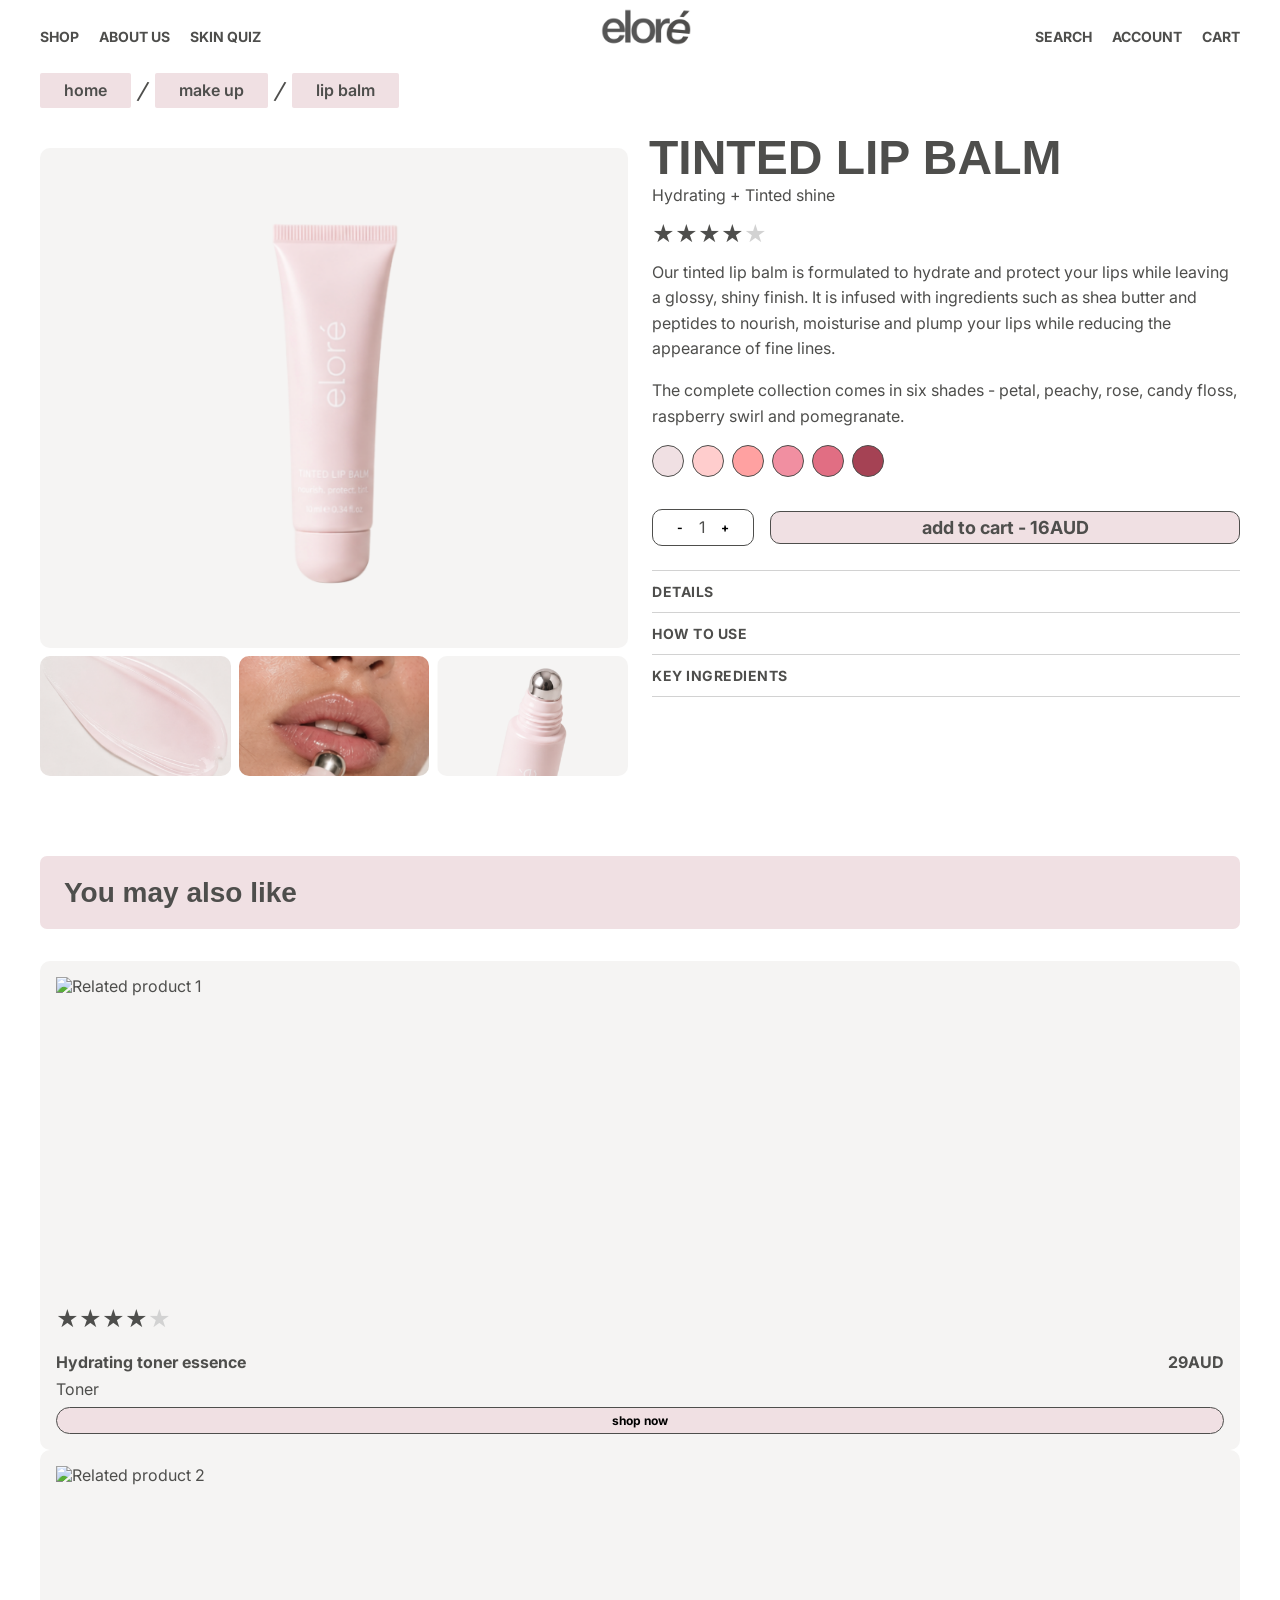
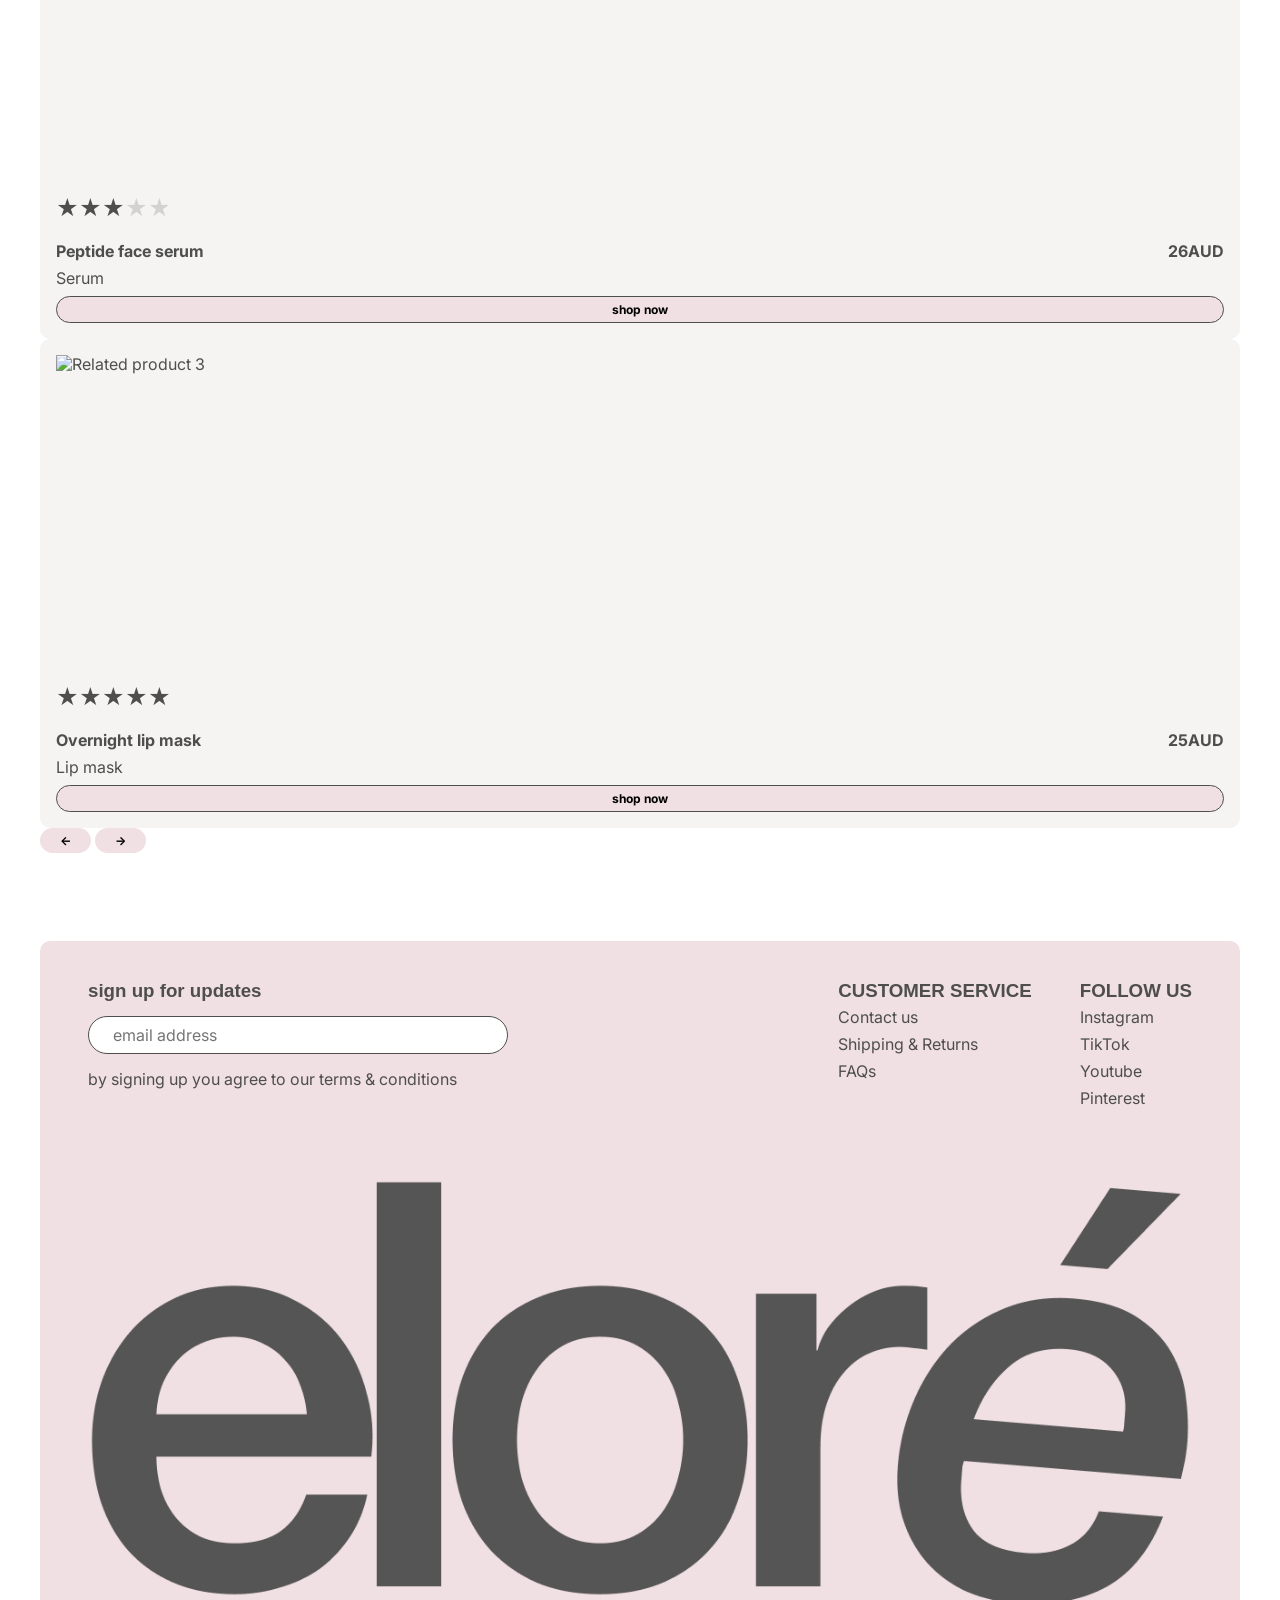
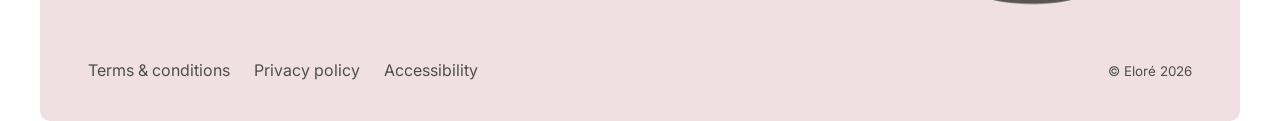
==== product.html @ 2edbcc97 "Update product.html" ====
<!DOCTYPE html>
<html lang="en">
<head>
  <meta charset="UTF-8">
  <title>Eloré – Tinted Lip Balm</title>
  <link rel="preconnect" href="https://fonts.googleapis.com">
  <link rel="preconnect" href="https://fonts.gstatic.com" crossorigin>
  <link href="https://fonts.googleapis.com/css2?family=Inter:wght@400;600;700&display=swap" rel="stylesheet">
  <link rel="stylesheet" href="styles.css">
</head>

<body>

  <!-- ================================
       NAVIGATION 
  ================================= -->
  <header>
    <nav aria-label="Main navigation">

      <div class="nav-left">
        <a href="shop.html">SHOP</a>
        <a href="about.html">ABOUT US</a>
        <a href="skin-quiz.html">SKIN QUIZ</a>
      </div>

      <div class="nav-center">
        <a href="index.html" class="nav-logo" aria-label="Eloré homepage">
         <img src="https://emeliesahlstrom.github.io/images/elore-logo-nav.png" alt="Eloré">
  </a>
      </div>

      <div class="nav-right">
        <a href="search.html">SEARCH</a>
        <a href="account.html">ACCOUNT</a>
        <a href="cart.html">CART</a>
      </div>

    </nav>
  </header>


  <!-- ================================
       BREADCRUMB
  ================================= -->
<nav class="breadcrumb" aria-label="Breadcrumb">
  <ul class="breadcrumb-list">
    <li>
      <span class="breadcrumb-pill">
        <a href="index.html">home</a>
      </span>
    </li>

    <li class="breadcrumb-separator">/</li>

    <li>
      <span class="breadcrumb-pill">
        <a href="makeup.html">make up</a>
      </span>
    </li>

    <li class="breadcrumb-separator">/</li>

    <li aria-current="page">
      <span class="breadcrumb-pill">
        lip balm
      </span>
    </li>
  </ul>
</nav>



  <main>

    <!-- ================================
         PRODUCT DETAIL SECTION
    ================================= -->
    <section class="product-detail">

      <!-- LEFT COLUMN: IMAGE GALLERY -->
      <div class="product-gallery">

        <figure>
          <img src="images/product-card-06-shopping-page.png" alt="Tinted Lip Balm main image">
        </figure>

        <div class="gallery-thumbnails">
          <figure>
            <img src="images/product-detail-card-02.png" alt="Tinted Lip Balm thumbnail 1">
          </figure>
          <figure>
            <img src="images/category-card-02-desktop.png" alt="Tinted Lip Balm thumbnail 2">
          </figure>
          <figure>
            <img src="images/product-detail-card-04.png" alt="Tinted Lip Balm thumbnail 3">
          </figure>
        </div>

      </div>


      <!-- RIGHT COLUMN: PRODUCT INFO -->
      <div class="product-info">

        <h1>TINTED LIP BALM</h1>
        <p>Hydrating + Tinted shine</p>

        <div class="product-rating">
          <span>★</span><span>★</span><span>★</span><span>★</span><span class="star-empty">★</span>
        </div>

       <p>
  Our tinted lip balm is formulated to hydrate and protect your lips while leaving a glossy, shiny finish.
  It is infused with ingredients such as shea butter and peptides to nourish, moisturise and plump your lips
  while reducing the appearance of fine lines.
</p>

<p>
  The complete collection comes in six shades - petal, peachy, rose, candy floss, raspberry swirl and pomegranate.
</p>

        <!-- SHADE SWATCHES -->
        <div class="shade-swatches">
          <button type="button" style="background:#F0E0E3" aria-label="petal"></button>
          <button type="button" style="background:#FFCDCD" aria-label="peachy"></button>
          <button type="button" style="background:#FFA1A1" aria-label="rose"></button>
          <button type="button" style="background:#F18FA1" aria-label="candy floss"></button>
          <button type="button" style="background:#E16E83" aria-label="raspberry swirl"></button>
          <button type="button" style="background:#A54254" aria-label="pomegranate"></button>
        </div>

      <!-- QUANTITY + ADD TO CART -->
<div class="cart-row">
  <div class="quantity-selector">
    <button type="button" aria-label="Decrease quantity">-</button>
    <span>1</span>
    <button type="button" aria-label="Increase quantity">+</button>
  </div>

  <button type="button" class="add-to-cart">add to cart - 16AUD</button>
</div>

        <!-- ACCORDIONS -->
        <button type="button" class="accordion-trigger">Details</button>
        <div class="accordion-content"></div>

        <button type="button" class="accordion-trigger">How to use</button>
        <div class="accordion-content"></div>

        <button type="button" class="accordion-trigger">Key ingredients</button>
        <div class="accordion-content"></div>

      </div>

    </section>


    <!-- ================================
         YOU MAY ALSO LIKE
    ================================= -->
    <section class="related-products">

      <header class="section-header">
        <h2>You may also like</h2>
      </header>

      <div class="related-row">

        <!-- Product A -->
        <article class="product-card">
          <figure>
            <img src="images/related-01.jpeg" alt="Related product 1">
          </figure>
          <div class="product-rating">
            <span>★</span><span>★</span><span>★</span><span>★</span><span class="star-empty">★</span>
          </div>
          <p class="product-title-price">
            <strong>Hydrating toner essence</strong>
            <span>29AUD</span>
          </p>
          <p>Toner</p>
          <button type="button">shop now</button>
        </article>

        <!-- Product B -->
        <article class="product-card">
          <figure>
            <img src="images/related-02.jpeg" alt="Related product 2">
          </figure>
          <div class="product-rating">
            <span>★</span><span>★</span><span>★</span><span class="star-empty">★</span><span class="star-empty">★</span>
          </div>
          <p class="product-title-price">
            <strong>Peptide face serum</strong>
            <span>26AUD</span>
          </p>
          <p>Serum</p>
          <button type="button">shop now</button>
        </article>

        <!-- Product C -->
        <article class="product-card">
          <figure>
            <img src="images/related-03.jpeg" alt="Related product 3">
          </figure>
          <div class="product-rating">
            <span>★</span><span>★</span><span>★</span><span>★</span><span>★</span>
          </div>
          <p class="product-title-price">
            <strong>Overnight lip mask</strong>
            <span>25AUD</span>
          </p>
          <p>Lip mask</p>
          <button type="button">shop now</button>
        </article>

      </div>

      <!-- Carousel arrows -->
      <div class="related-controls">
        <button aria-label="Previous product">←</button>
        <button aria-label="Next product">→</button>
      </div>

    </section>

  </main>


  <!-- ================================
       FOOTER 
  ================================= -->
  <footer aria-label="Site footer">

    <div class="footer-top">

      <div class="footer-left">
        <h3>sign up for updates</h3>
        <form action="#" method="post">
          <label for="newsletter-email" class="visually-hidden">Email address</label>
          <input id="newsletter-email" type="email" name="email" placeholder="email address" required>
          <p>by signing up you agree to our terms &amp; conditions</p>
        </form>
      </div>

      <div class="footer-right">

        <div class="footer-column">
          <h3>CUSTOMER SERVICE</h3>
          <ul>
            <li><a href="#contact">Contact us</a></li>
            <li><a href="#shipping-returns">Shipping &amp; Returns</a></li>
            <li><a href="#faqs">FAQs</a></li>
          </ul>
        </div>

        <div class="footer-column">
          <h3>FOLLOW US</h3>
          <ul>
            <li><a href="#instagram">Instagram</a></li>
            <li><a href="#tiktok">TikTok</a></li>
            <li><a href="#youtube">Youtube</a></li>
            <li><a href="#pinterest">Pinterest</a></li>
          </ul>
        </div>

      </div>
    </div>

    <div class="footer-logo">
      <img src="https://emeliesahlstrom.github.io/images/elore-logo-footer.png" alt="Eloré">
    </div>

    <div class="footer-bottom">
      <div class="footer-bottom-left">
        <a href="#terms">Terms &amp; conditions</a>
        <a href="#privacy">Privacy policy</a>
        <a href="#accessibility">Accessibility</a>
      </div>
      <div class="footer-bottom-right">
        <small>© Eloré 2026</small>
      </div>
    </div>

  </footer>

</body>
</html>
---- styles.css ----
.hero-content {
  height: 80vh;
  background: url("https://emeliesahlstrom.github.io/images/hero-homepage-desktop-jpg.jpeg") top left / cover no-repeat;
  display: flex;
  flex-direction: column;
  justify-content: center; /* vertical centering */
  padding-left: 40px; /* left spacing */
  color: #000; /* optional: ensure text is visible */

  border-radius: 20px;
}

.hero-kicker {
  font-weight: bold;
} 

#home .hero-content #hero-title {
  line-height: 1.1;
}

#home .hero-content p {
  margin-bottom: 4px;
  line-height: 1.5;
}

#home .hero-content button {
  width: 151px;
  height: 25px;
  padding: 0; /* ensures the height stays exactly 25px */
  margin-top: 12px;

  border: 1px solid #4E4E4C !important;
  color: #4E4E4C;
}


/* ================================
   ROOT DESIGN SYSTEM
================================ */
*,
*::before,
*::after {
  box-sizing: border-box;
} 

:root {
  /* Colours */
  --color-primary: #F0E0E3;
  --color-secondary: #F2F2EF;
  --color-bg: #FFFFFF;
  --color-text: #4E4E4C;
  --color-nav-bg: #FFFFFF;
  --color-cta: #F0E0E3;
  --color-accent: #D2D2D2;

  /* Spacing scale */
  --space-xs: 4px;
  --space-sm: 8px;
  --space-md: 16px;
  --space-lg: 24px;
  --space-xl: 32px;
  --space-2xl: 48px;
  --space-3xl: 64px;

  /* Typography */
  --font-heading: "Helvetica Neue", sans-serif;
  --font-body: "Inter", sans-serif;

  --h1-size: 48px;
  --h2-size: 28px;
  --body-size: 16px;
  --body-line: 19px;

  --nav-font-size: 14px;
  --nav-font-weight: 700;

  --button-font-size: 12px;
  --button-font-weight: 700;

  /* Layout */
  --content-max-width: 1440px;
  --section-padding-y: 40px;
  --card-padding: 16px;
  --card-gap: 24px;
  --nav-height: 73px;

  --button-radius: 15px;
  --button-padding-y: 5px;
  --button-padding-x: 20px;
}

/* ================================
   GLOBAL ELEMENTS
================================ */

body {
  background: var(--color-bg);
  color: var(--color-text);
  font-family: var(--font-body);
  font-size: var(--body-size);
  line-height: var(--body-line);
  margin: 0;
  padding: 0;
}

body {
  margin: 0;
}

body {
  padding-left: 40px;
  padding-right: 40px;
}


main, header, footer {
  max-width: var(--content-max-width);
  margin: 0 auto;
}

h1, h2, h3 {
  font-family: var(--font-heading);
  margin: 0;
}

h1 {
  font-size: var(--h1-size);
}

h2 {
  font-size: var(--h2-size);
}

/* ================================
   HEADER / NAVIGATION
================================ */

header {
  background: var(--color-nav-bg);
  height: var(--nav-height);
  display: flex;
  align-items: center;
}

nav {
  display: flex;
  justify-content: space-between;
  align-items: center;
  width: 100%;
}

nav a {
  text-decoration: none;
  color: var(--color-text);
  font-family: var(--font-body);
  font-size: var(--nav-font-size);
  font-weight: var(--nav-font-weight);
  margin-right: var(--space-md);
}

.nav-logo img {
  height: 46px;
  width: auto;
  display: block;
}


.nav-left a:last-child,
.nav-right a:last-child {
  margin-right: 0;
}


/* ================================
   HERO SECTION
================================ */

#home {
  padding-bottom: 0;
}

#home .hero-content {
  height: 80vh;
  background: url("https://emeliesahlstrom.github.io/images/hero-homepage-desktop-jpg.jpeg")
              top left / cover no-repeat;
  display: flex;
  flex-direction: column;
  justify-content: center;
  padding-left: 40px;
  color: var(--color-text);
}

/* ================================
   BUTTONS
================================ */

button {
  background: var(--color-cta);
  border: none;
  border-radius: var(--button-radius);
  padding: var(--button-padding-y) var(--button-padding-x);
  font-family: var(--font-body);
  font-size: var(--button-font-size);
  font-weight: var(--button-font-weight);
}

/* ================================
   SECTION SPACING
================================ */

section {
  padding-top: var(--section-padding-y);
  padding-bottom: var(--section-padding-y);
}

.section-header {
  background: #F0E0E3;
  padding: 0px 24px;      
  border-radius: 7px;

  display: flex;
  justify-content: flex-start;
  align-items: center;

  max-width: var(--content-max-width);
  margin-left: auto;
  margin-right: auto;
  margin-bottom: var(--space-xl);
}

.section-header h2 {
  line-height: 1;   
}

/* ================================
   SHOP PAGE BANNER
================================ */

.shop-banner img {
  width: 100%;
  height: 394px;
  object-fit: cover;
  border-radius: 10px;
  display: block;
}


/* ================================
   FEATURED PRODUCTS
================================ */

.product-list,
.product-row {
  display: flex;
  gap: var(--card-gap);
}

.product-card {
  background: #F5F4F3;
  padding: var(--card-padding);
  display: flex;
  flex-direction: column;
  gap: var(--space-sm);
  flex: 1;
  border-radius: 10px;
}

.product-card figure {
  margin: 0;
}

.product-card img {
  width: 100%;
  height: 325px;
  object-fit: contain;
  display: block;
}

.product-card button {
  border: 1px solid #4E4E4C;
}

.star-empty {
  color: #D2D2D2;
}

.product-card p span {
  font-weight: bold;
}

.product-title-price {
  display: flex;
  justify-content: space-between;
  align-items: baseline;
}

.product-card p {
  margin: 0;
}

/* ================================
   BRAND STATEMENT
================================ */

.brand-layout {
  display: grid;
  grid-template-columns: auto 1fr;
  align-items: stretch;
  gap: var(--card-gap);
}

.brand-ingredients-grid {
  display: grid;
  grid-template-columns: repeat(2, 1fr);
  gap: var(--space-sm);
}

.brand-card {
  display: flex;
  flex-direction: column;
  gap: var(--space-lg);
  background: var(--color-secondary);
  padding: var(--space-xl);
  border-radius: 10px;
  flex: 1;
}

.brand-ingredients-grid img {
  width: 241px;
  height: 256px;
  object-fit: cover;
  display: block;
  border-radius: 10px;
}

.brand-ingredients-grid figure {
  margin: 0;
} 

.brand-description p {
  font-size: 26px;
  line-height: 1.6;
  margin: 0;
}

.brand-actions {
  display: flex;
  flex-direction: column;
  gap: var(--space-sm);
}

.brand-actions button {
  background: var(--color-accent);
  color: var(--color-text);
  text-align: left;
  width: 100%;
  padding: var(--space-sm) var(--space-lg);
  border-radius: 8px;
  border: none;
  font-size: 24px;
}

.brand-card img#brand-heading {
  width: 130px;
  height: auto;
  display: block;
}

.brand-actions {
  margin-top: var(--space-lg);
}

/* ================================
   SHOP BY CATEGORY
================================ */

.category-cards,
.category-row {
  display: flex;
  gap: var(--card-gap);
}

.category-card img {
  width: 100%;
  display: block;
  border-radius: 10px;
}

.category-card figure {
  position: relative;
  margin: 0;
}

.category-card figcaption {
  position: absolute;
  top: 50%;
  left: 50%;
  transform: translate(-50%, -50%);
  font-family: var(--font-heading);
  color: #FFFFFF;
  font-weight: bold;
  font-size: 30px;
  margin: 0;
}

#shop-by-category .section-header {
  justify-content: center;
}

/* ================================
   INSTAGRAM SECTION
================================ */

.instagram-gallery,
.instagram-row {
  display: flex;
  gap: var(--space-md);
}

.instagram-card {
  flex: 1;
  margin: 0;
}

.instagram-card img {
  width: 100%;
  height: 300px;
  object-fit: cover;
  display: block;
  border-radius: 10px;
}

#instagram .section-header {
  background: none;
  justify-content: space-between;
  padding: 0;
}

#instagram .section-header button {
  border: 1px solid #4E4E4C;
  font-size: 14px;
  font-weight: 600;
  color: #4E4E4C;
}

#instagram {
  background: #F2F2EF;
  border-radius: 10px;
  padding: var(--space-2xl);
}

.instagram-controls {
  display: flex;
  justify-content: flex-end;
  gap: var(--space-sm);
  margin-top: var(--space-md);
}

.instagram-controls button {
  width: 32px;
  height: 32px;
  border-radius: 50%;
  border: 0.5px solid #4E4E4C;
  background: var(--color-cta);
  color: #4E4E4C;
  display: flex;
  align-items: center;
  justify-content: center;
  padding: 0;
  font-size: 16px;
}

/* ================================
   FOOTER
================================ */

footer {
  background: #F0E0E3;
  border-radius: 10px;
  padding: var(--section-padding-y) var(--space-2xl);
  margin-top: var(--space-2xl);
}

.footer-column a,
.footer-bottom-left a {
  color: var(--color-text);
  text-decoration: none;
}

.visually-hidden {
  position: absolute;
  width: 1px;
  height: 1px;
  padding: 0;
  margin: -1px;
  overflow: hidden;
  white-space: nowrap;
  border: 0;
}

#newsletter-email {
  width: 420px;
  padding: var(--space-sm) var(--space-lg);
  border: 1px solid var(--color-text);
  border-radius: 30px;
  font-family: var(--font-body);
  font-size: var(--body-size);
  margin-bottom: var(--space-sm);
  display: block;
}

.footer-column h3 {
  margin-bottom: var(--space-sm);
}

.footer-left h3 {
  margin-bottom: var(--space-md);
}

.footer-top {
  display: flex;
  justify-content: space-between;
  margin-bottom: var(--space-3xl);
}

.footer-right {
  display: flex;
  gap: var(--space-2xl);
}

.footer-column ul {
  list-style: none;
  padding: 0;
  margin: 0;
}

.footer-column li {
  margin-bottom: var(--space-sm);
}

.footer-logo {
  text-align: center;
  margin-top: var(--space-3xl);
  margin-bottom: var(--space-2xl);
}

.footer-logo img {
  width: 100%;
  max-width: 1400px;
  height: auto;
  display: inline-block;
}

.footer-bottom {
  display: flex;
  justify-content: space-between;
}

.footer-bottom-left {
  display: flex;
  gap: var(--space-lg);
}

/* ================================
   SHOP PAGE FILTER BAR
================================ */

.filter-row button {
  font-size: 14px;
  color: #4E4E4C;
  border: 1px solid #4E4E4C;
}

.filter-row {
  display: flex;
  align-items: center;
  gap: var(--space-sm);
}

.filter-sort {
  margin-left: auto;
  background: none;
}

.shop-banner {
  padding-bottom: 0;
}

.shop-filters {
  padding-top: var(--space-md);
}

.product-grid {
  display: grid;
  grid-template-columns: repeat(3, 1fr);
  gap: var(--card-gap);
}

.load-more {
  display: flex;
  align-items: center;
  gap: var(--space-lg);
}

.load-more::before,
.load-more::after {
  content: "";
  flex: 1;
  height: 1px;
  background: #4E4E4C;
}

.load-more button {
  background: none;
  border: 1px solid #4E4E4C;
  color: #4E4E4C;
  font-size: 12px;
  text-transform: uppercase;
  padding: var(--space-sm) var(--space-2xl);
}

.breadcrumb-list {
  list-style: none;
  display: flex;
  align-items: center;
  gap: 8px;
  padding: 0;
  margin: 0;
  font-size: 16px;
}

.breadcrumb-pill {
  display: inline-block;
  background: #F0E0E3;
  padding: 8px 24px;
  border-radius: 2px;
  font-weight: 600;
}

.breadcrumb-separator {
  font-size: 24px;
  color: #4E4E4C;
  transform: rotate(15deg);
  display: inline-block;
}

.breadcrumb-list a {
  text-decoration: none;
  color: #4E4E4C;
  font-size: 16px;
  font-weight: 600;
  margin-right: 0;
}

/* ================================
   PRODUCT DETAIL PAGE
================================ */

.product-detail {
  display: grid;
  grid-template-columns: 1fr 1fr;
  gap: var(--card-gap);
}

.product-gallery figure {
  margin: 0;
}

.product-gallery > figure img {
  width: 100%;
  height: 500px;
  object-fit: cover;
  border-radius: 10px;
  display: block;
}

.gallery-thumbnails {
  display: flex;
  gap: var(--space-sm);
  margin-top: var(--space-sm);
}

.gallery-thumbnails figure {
  flex: 1;
  margin: 0;
}

.gallery-thumbnails img {
  width: 100%;
  height: 120px;
  object-fit: cover;
  border-radius: 10px;
  display: block;
}

.product-info h1 {
  margin-bottom: var(--space-xs);
}

.product-info p {
  margin: 0 0 var(--space-md) 0;
  line-height: 1.6;
}

.product-rating {
  font-size: 22px;
  margin-bottom: var(--space-md);
}

.shade-swatches {
  display: flex;
  gap: var(--space-sm);
  margin-bottom: var(--space-xl);
}

.shade-swatches button {
  width: 32px;
  height: 32px;
  border-radius: 50%;
  border: 1px solid var(--color-text);
  padding: 0;
}

.cart-row {
  display: flex;
  align-items: center;
  gap: var(--space-md);
  margin-bottom: var(--space-lg);
}

.quantity-selector {
  display: flex;
  align-items: center;
  gap: var(--space-md);
  border: 1px solid var(--color-text);
  border-radius: 10px;
  padding: var(--space-sm) var(--space-lg);
  background: none;
}

.quantity-selector button {
  background: none;
  border: none;
  border-radius: 0;
  width: auto;
  height: auto;
  padding: 0;
}

.add-to-cart {
  flex: 1;
  border: 1px solid #4E4E4C;
  border-radius: 10px;
  font-size: 18px;
  margin-bottom: 0;
  color: #4E4E4C;
}

.accordion-trigger {
  display: block;
  width: 100%;
  text-align: left;
  background: none;
  border: none;
  border-top: 1px solid var(--color-accent);
  border-radius: 0;
  padding: 12px 0;
  font-family: var(--font-body);
  font-size: 14px;
  font-weight: 700;
  text-transform: uppercase;
  letter-spacing: 0.5px;
  color: var(--color-text);
}

.accordion-trigger:last-of-type {
  border-bottom: 1px solid var(--color-accent);
}

.accordion-content {
  display: none;
}

.product-info h1 {
  margin: 0 0 var(--space-md) 0;
  padding: 0;
  margin-left: -3px;
}
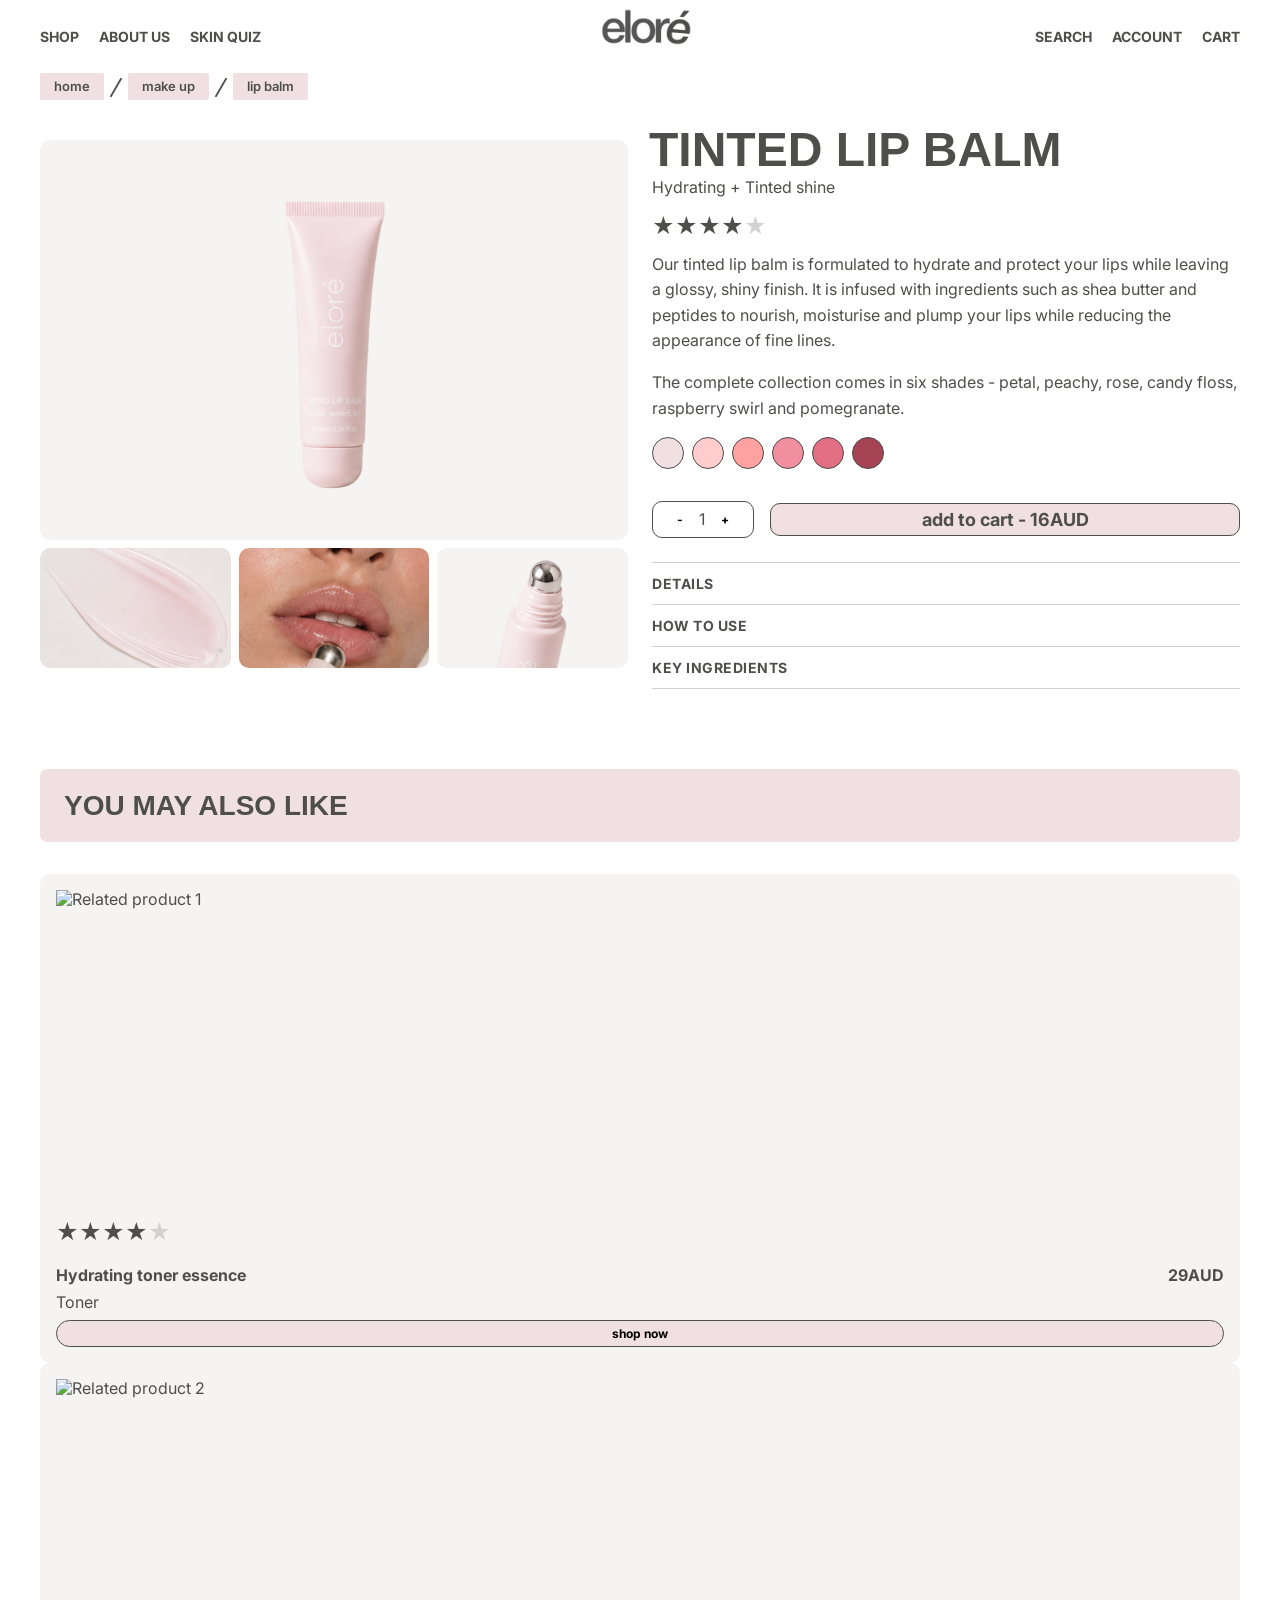
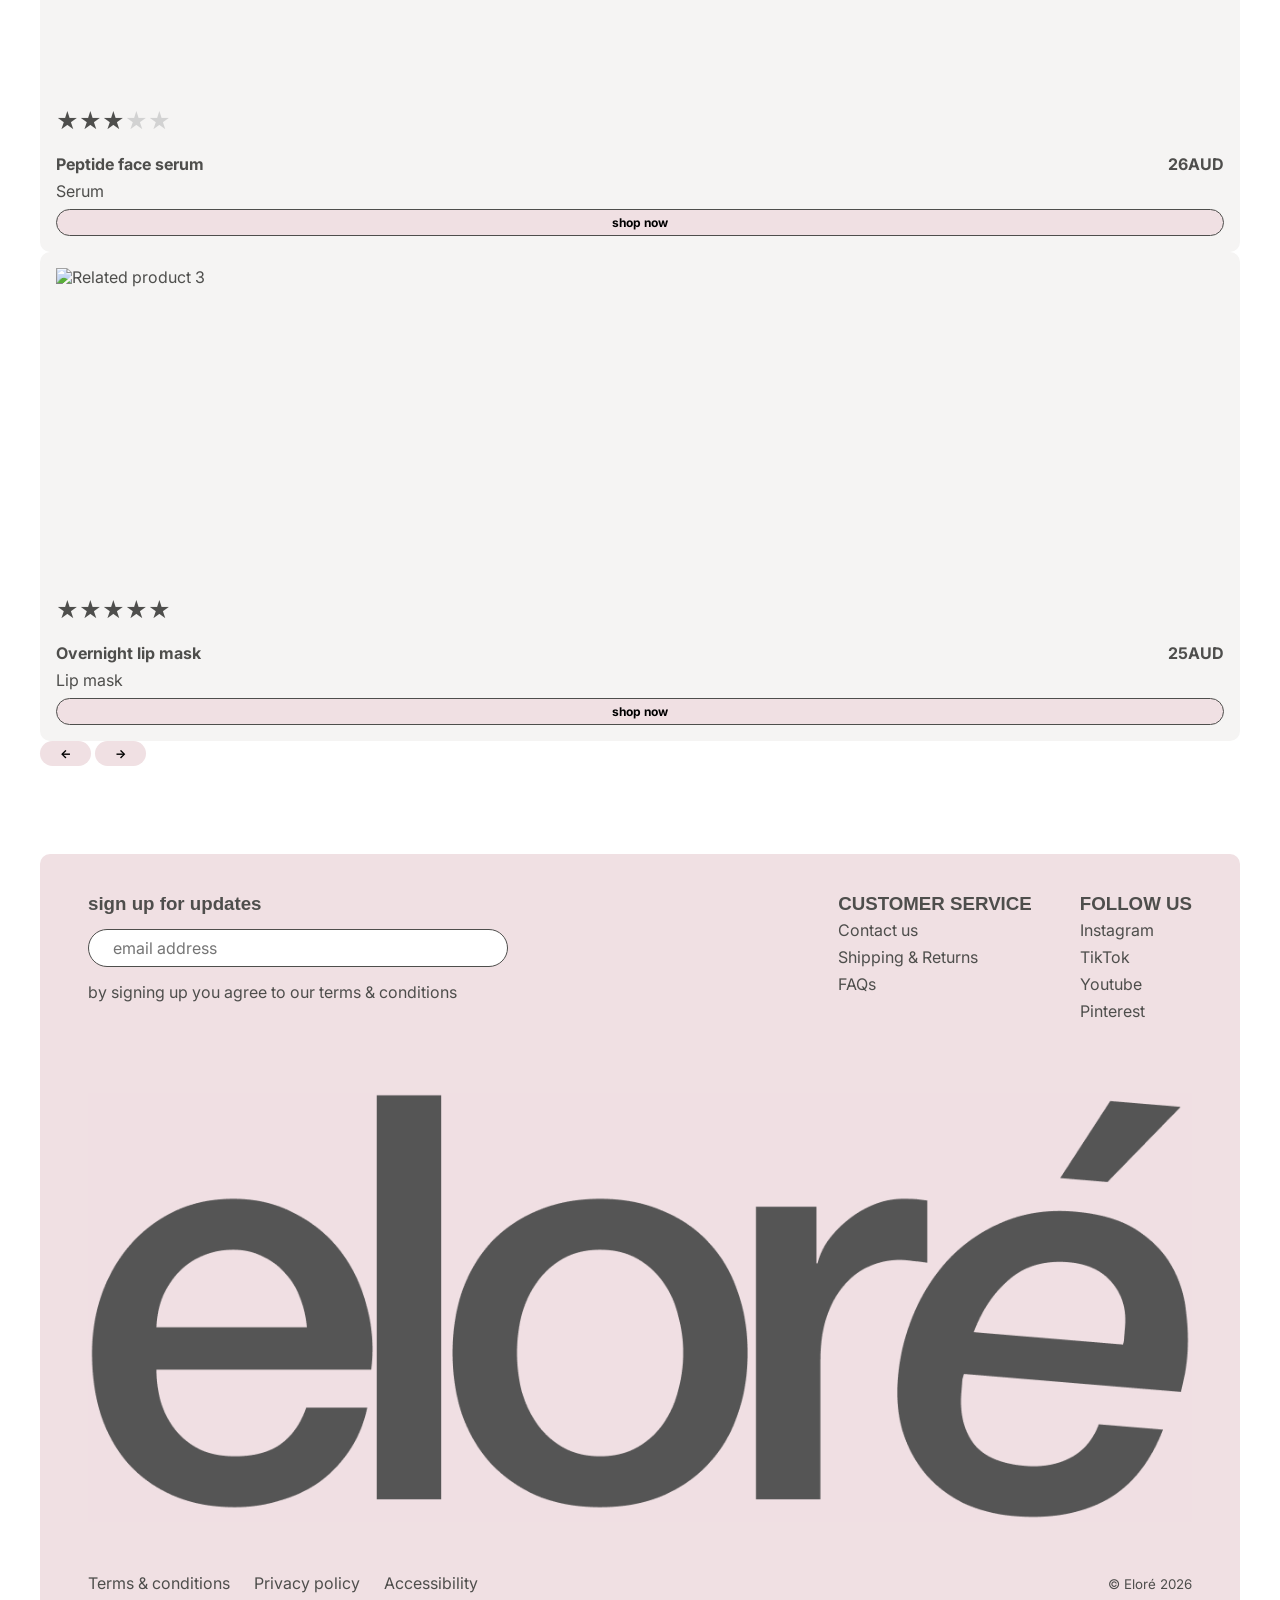
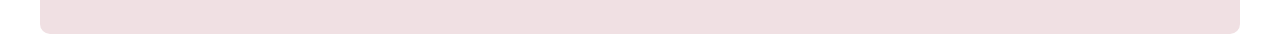
==== commit f546eaf2: "Update product.html" ====
--- a/product.html
+++ b/product.html
@@ -161,7 +161,7 @@
     <section class="related-products">
 
       <header class="section-header">
-        <h2>You may also like</h2>
+        <h2>YOU MAY ALSO LIKE</h2>
       </header>
 
       <div class="related-row">
--- a/styles.css
+++ b/styles.css
@@ -632,9 +632,10 @@
 .breadcrumb-pill {
   display: inline-block;
   background: #F0E0E3;
-  padding: 8px 24px;
+  padding: 4px 14px;
   border-radius: 2px;
   font-weight: 600;
+  font-size: 13px;
 }
 
 .breadcrumb-separator {
@@ -647,7 +648,7 @@
 .breadcrumb-list a {
   text-decoration: none;
   color: #4E4E4C;
-  font-size: 16px;
+  font-size: 13px;
   font-weight: 600;
   margin-right: 0;
 }
@@ -668,7 +669,7 @@
 
 .product-gallery > figure img {
   width: 100%;
-  height: 500px;
+  height: 400px;
   object-fit: cover;
   border-radius: 10px;
   display: block;
@@ -786,3 +787,8 @@
   padding: 0;
   margin-left: -3px;
 }
+
+.product-info {
+  display: flex;
+  flex-direction: column;
+}
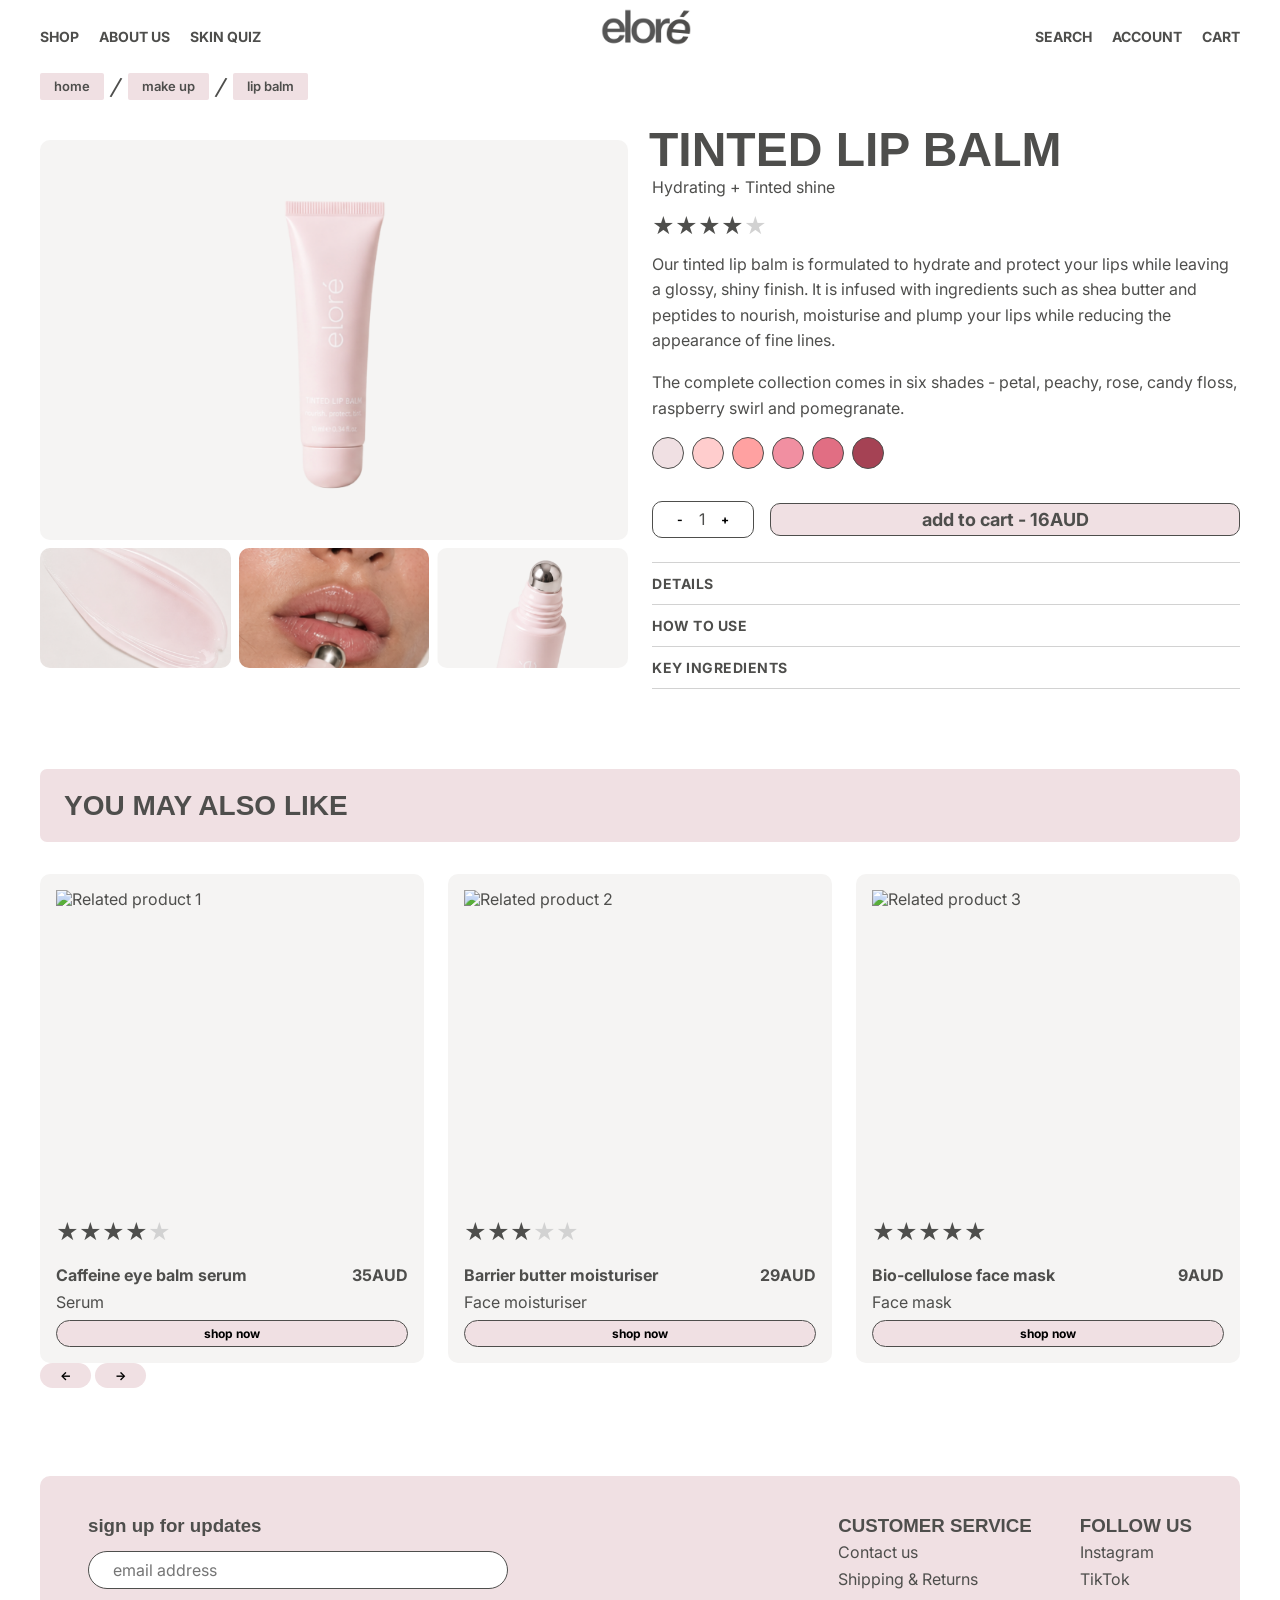
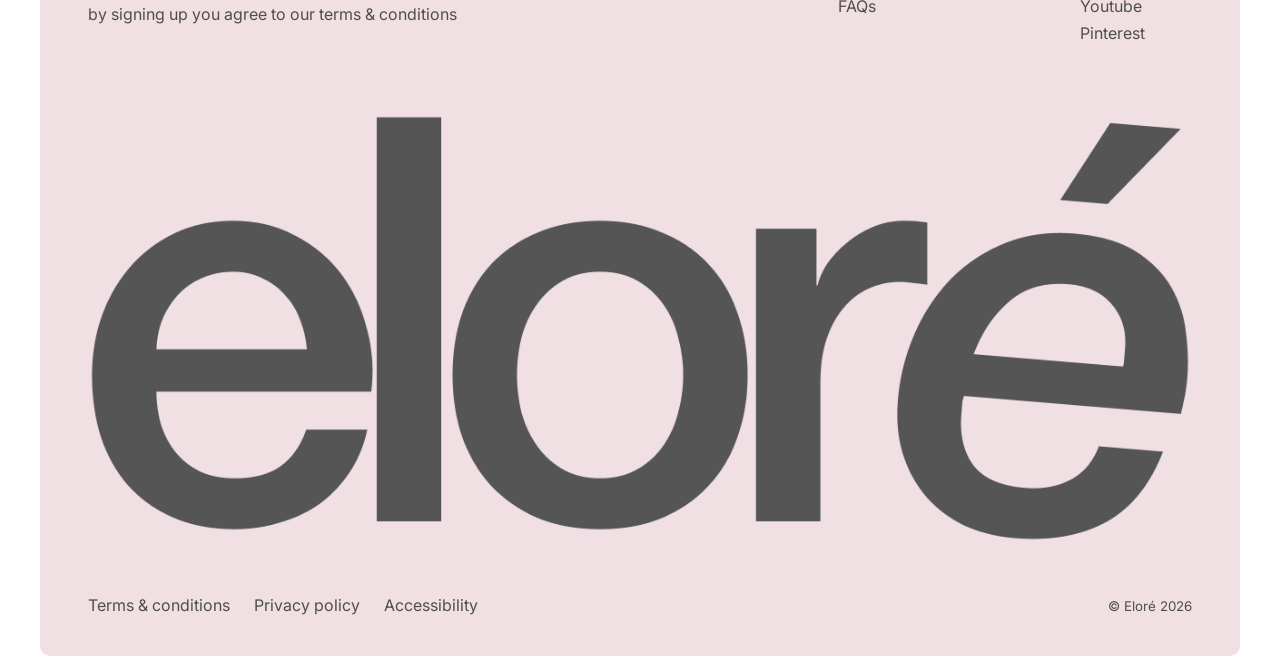
==== commit 35efec72: "Update product.html" ====
--- a/product.html
+++ b/product.html
@@ -175,10 +175,10 @@
             <span>★</span><span>★</span><span>★</span><span>★</span><span class="star-empty">★</span>
           </div>
           <p class="product-title-price">
-            <strong>Hydrating toner essence</strong>
-            <span>29AUD</span>
+            <strong>Caffeine eye balm serum</strong>
+            <span>35AUD</span>
           </p>
-          <p>Toner</p>
+          <p>Serum</p>
           <button type="button">shop now</button>
         </article>
 
@@ -191,10 +191,10 @@
             <span>★</span><span>★</span><span>★</span><span class="star-empty">★</span><span class="star-empty">★</span>
           </div>
           <p class="product-title-price">
-            <strong>Peptide face serum</strong>
-            <span>26AUD</span>
+            <strong>Barrier butter moisturiser </strong>
+            <span>29AUD</span>
           </p>
-          <p>Serum</p>
+          <p>Face moisturiser</p>
           <button type="button">shop now</button>
         </article>
 
@@ -207,10 +207,10 @@
             <span>★</span><span>★</span><span>★</span><span>★</span><span>★</span>
           </div>
           <p class="product-title-price">
-            <strong>Overnight lip mask</strong>
-            <span>25AUD</span>
+            <strong>Bio-cellulose face mask</strong>
+            <span>9AUD</span>
           </p>
-          <p>Lip mask</p>
+          <p>Face mask</p>
           <button type="button">shop now</button>
         </article>
 
--- a/styles.css
+++ b/styles.css
@@ -250,7 +250,8 @@
 ================================ */
 
 .product-list,
-.product-row {
+.product-row,
+.related-row {
   display: flex;
   gap: var(--card-gap);
 }
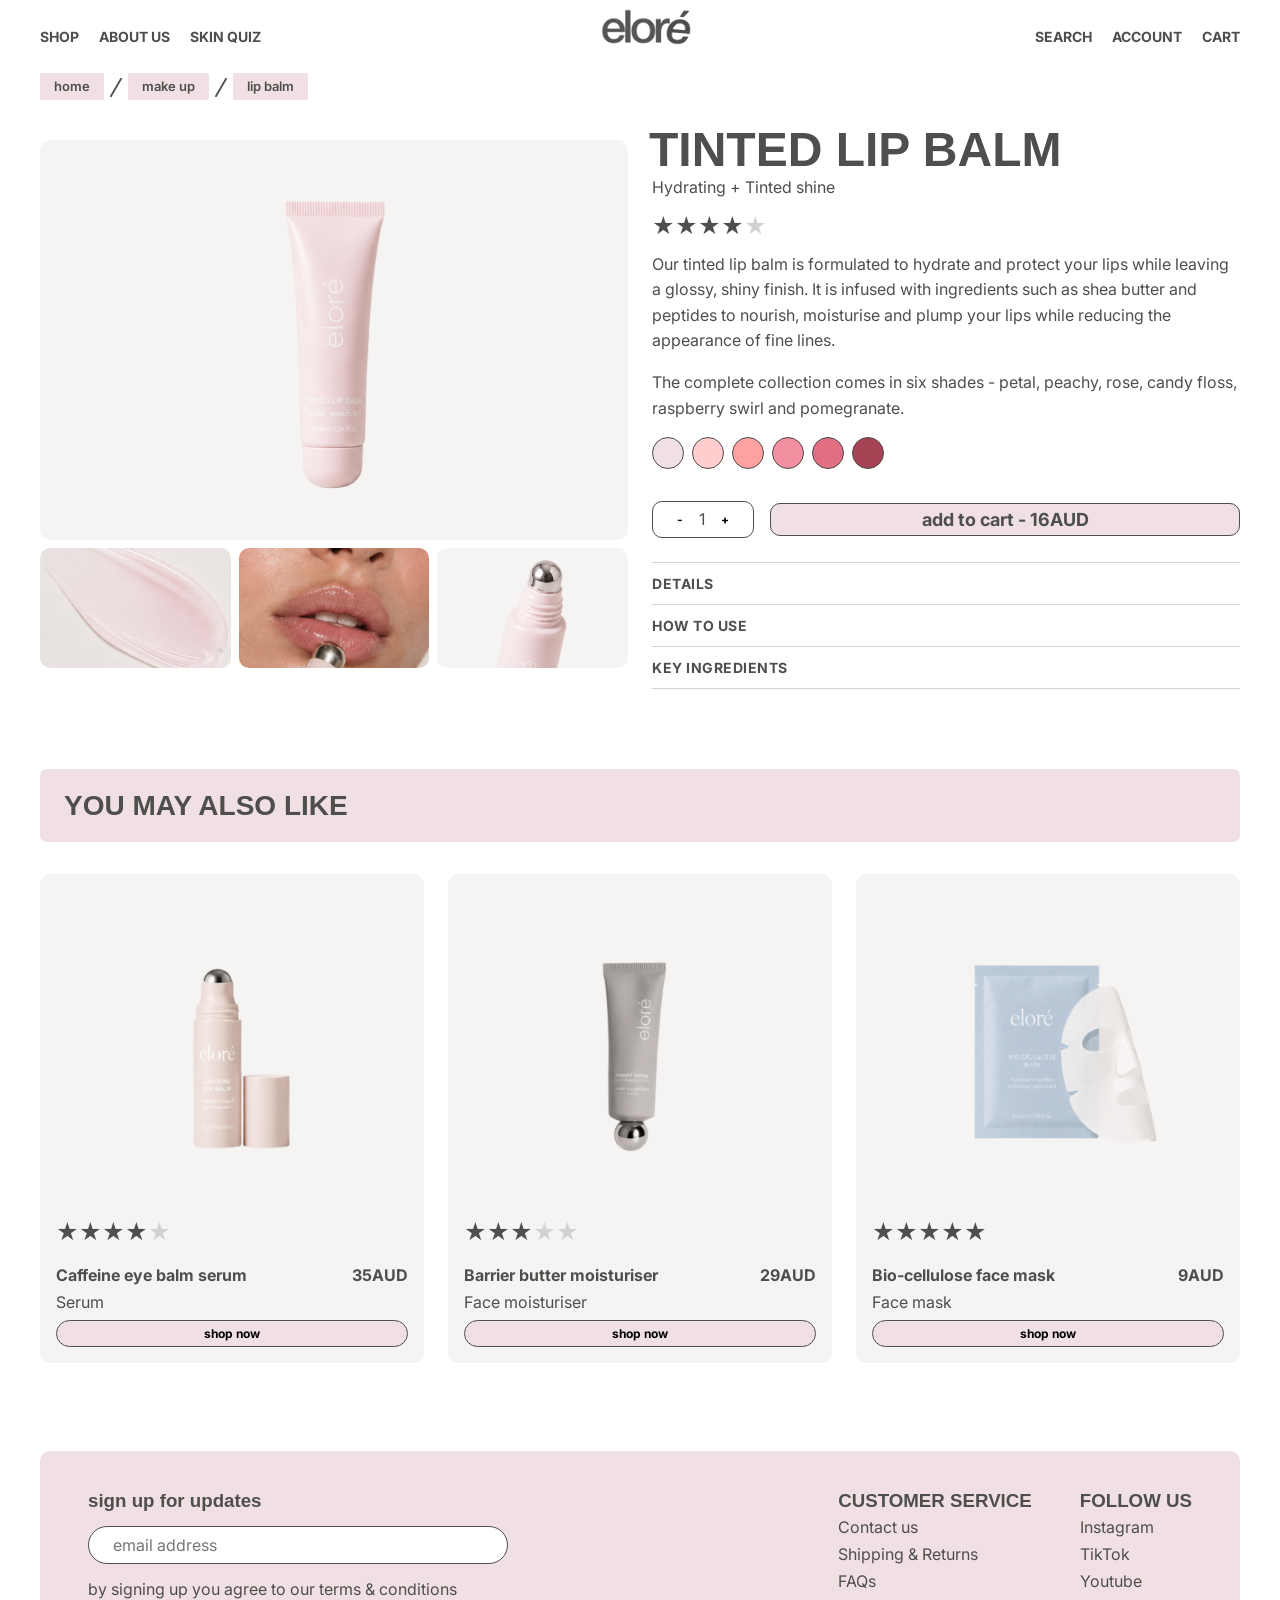
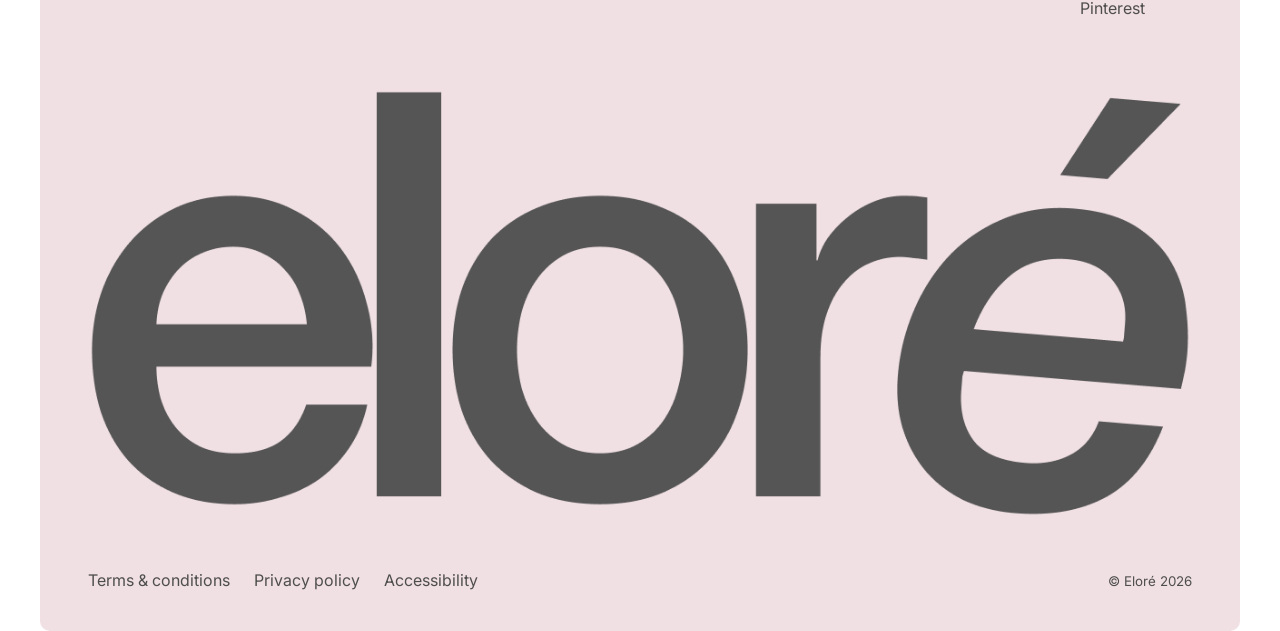
==== commit 97b95c0f: "Update product.html" ====
--- a/product.html
+++ b/product.html
@@ -169,7 +169,7 @@
         <!-- Product A -->
         <article class="product-card">
           <figure>
-            <img src="images/related-01.jpeg" alt="Related product 1">
+           <img src="images/product-card-08-shopping-page.png" alt="Related product 1">
           </figure>
           <div class="product-rating">
             <span>★</span><span>★</span><span>★</span><span>★</span><span class="star-empty">★</span>
@@ -185,7 +185,7 @@
         <!-- Product B -->
         <article class="product-card">
           <figure>
-            <img src="images/related-02.jpeg" alt="Related product 2">
+            <img src="images/product-card-04-shopping-page.png" alt="Related product 2">
           </figure>
           <div class="product-rating">
             <span>★</span><span>★</span><span>★</span><span class="star-empty">★</span><span class="star-empty">★</span>
@@ -201,7 +201,7 @@
         <!-- Product C -->
         <article class="product-card">
           <figure>
-            <img src="images/related-03.jpeg" alt="Related product 3">
+            <img src="images/product-card-14-shopping-page.png" alt="Related product 3">
           </figure>
           <div class="product-rating">
             <span>★</span><span>★</span><span>★</span><span>★</span><span>★</span>
--- a/styles.css
+++ b/styles.css
@@ -793,3 +793,7 @@
   display: flex;
   flex-direction: column;
 }
+
+.related-controls {
+  display: none;
+}
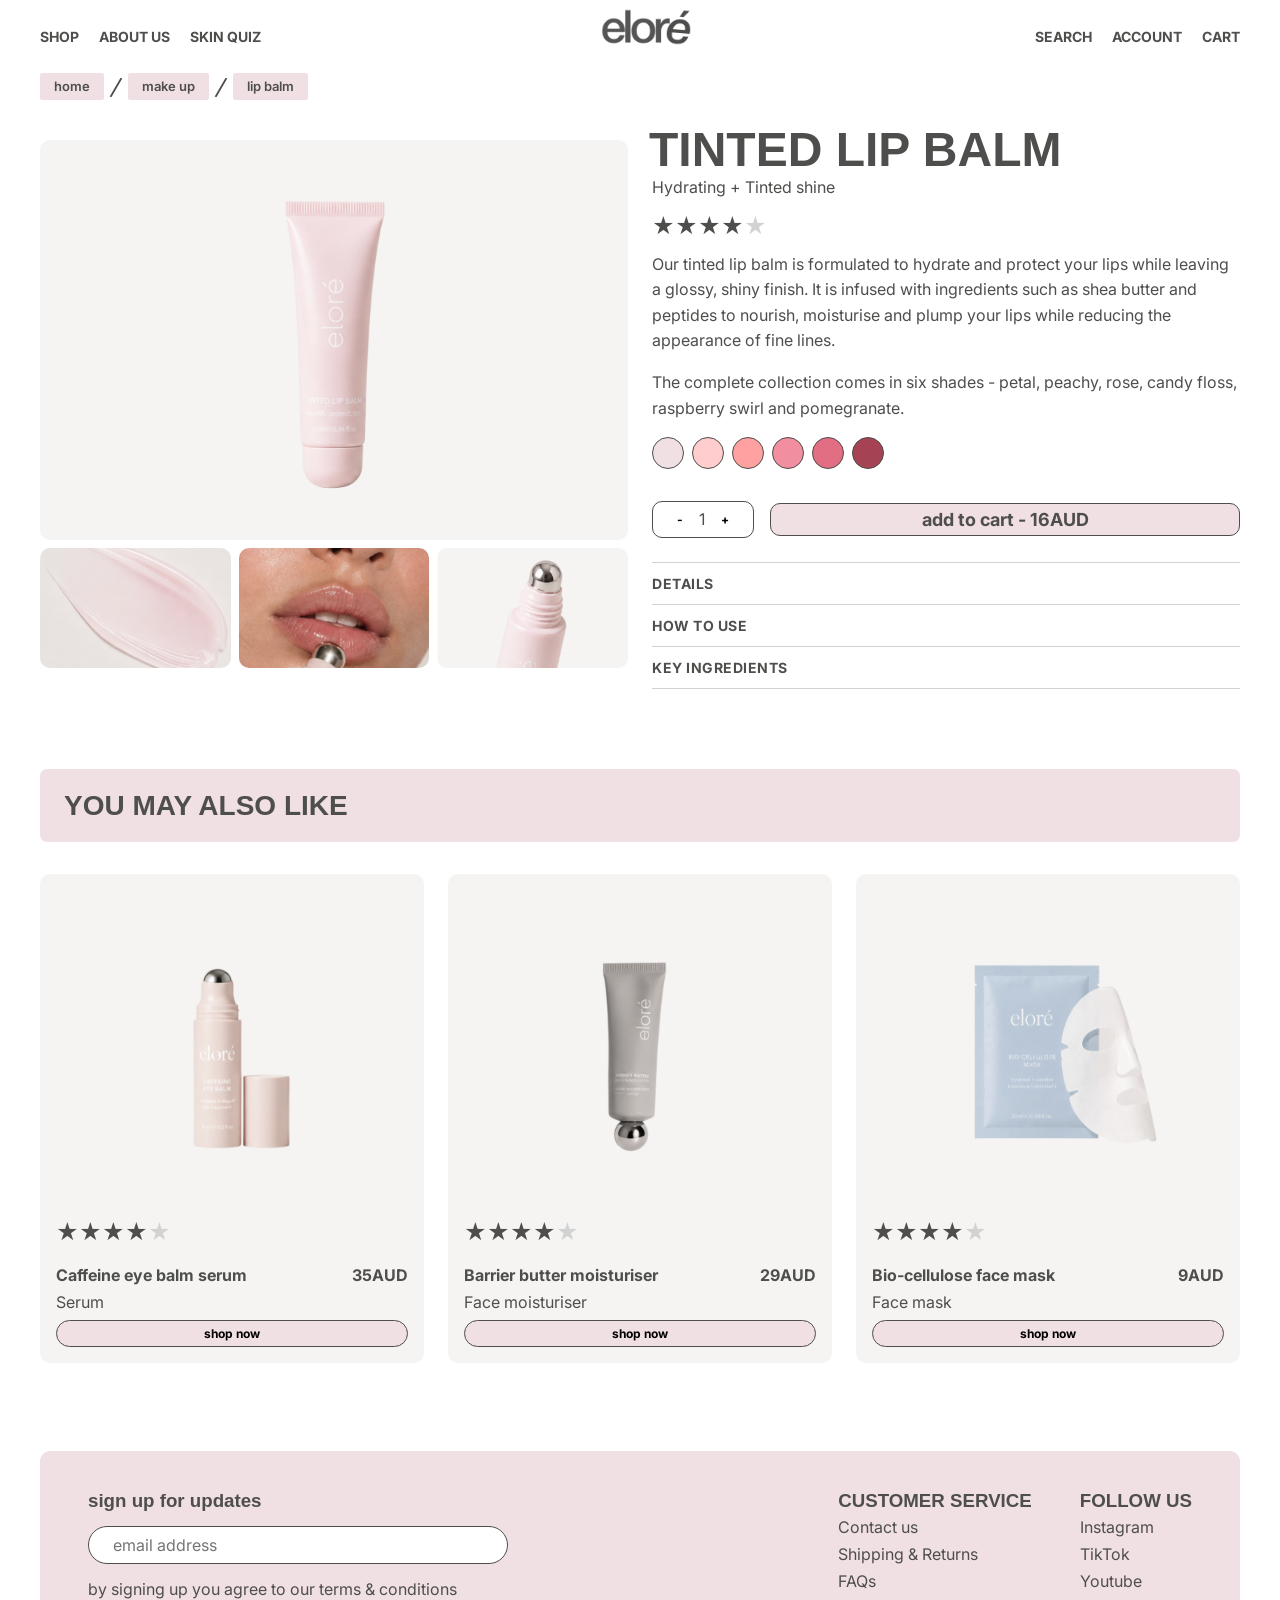
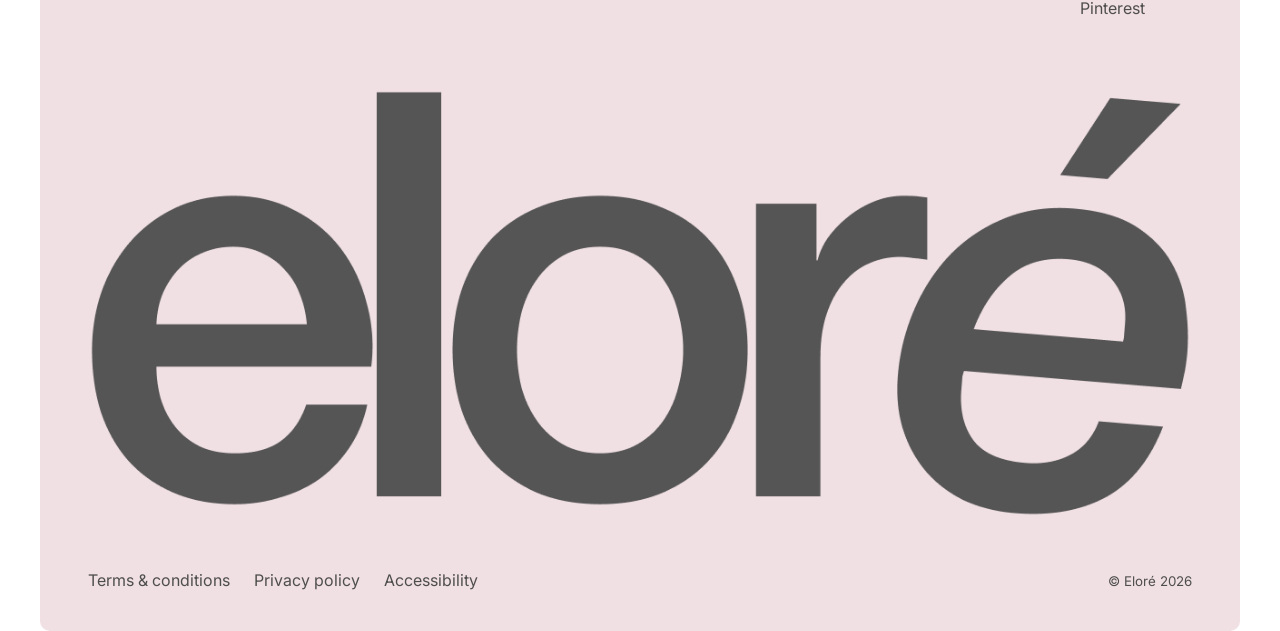
==== commit 8c095e4c: "Update product.html" ====
--- a/product.html
+++ b/product.html
@@ -187,9 +187,9 @@
           <figure>
             <img src="images/product-card-04-shopping-page.png" alt="Related product 2">
           </figure>
-          <div class="product-rating">
-            <span>★</span><span>★</span><span>★</span><span class="star-empty">★</span><span class="star-empty">★</span>
-          </div>
+         <div class="product-rating">
+  <span>★</span><span>★</span><span>★</span><span>★</span><span class="star-empty">★</span>
+</div>
           <p class="product-title-price">
             <strong>Barrier butter moisturiser </strong>
             <span>29AUD</span>
@@ -203,9 +203,9 @@
           <figure>
             <img src="images/product-card-14-shopping-page.png" alt="Related product 3">
           </figure>
-          <div class="product-rating">
-            <span>★</span><span>★</span><span>★</span><span>★</span><span>★</span>
-          </div>
+         <div class="product-rating">
+  <span>★</span><span>★</span><span>★</span><span>★</span><span class="star-empty">★</span>
+</div>
           <p class="product-title-price">
             <strong>Bio-cellulose face mask</strong>
             <span>9AUD</span>
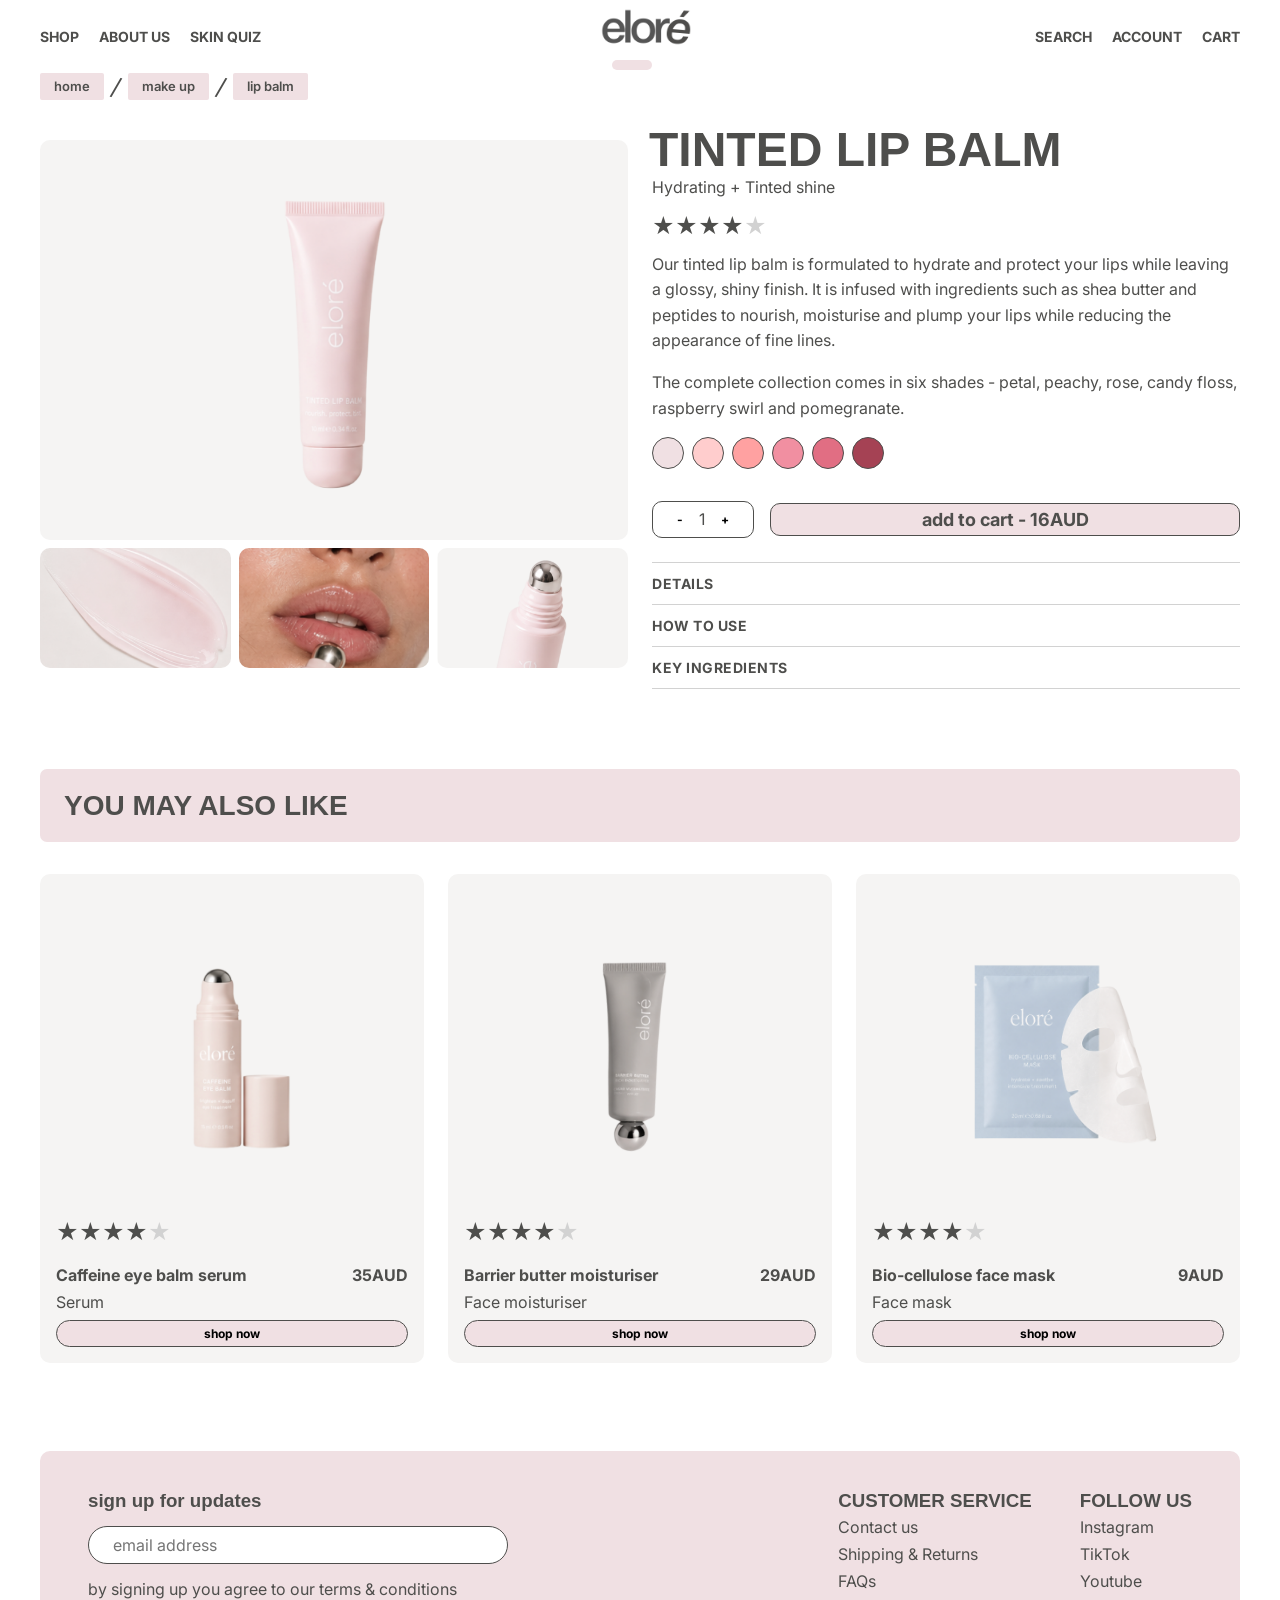
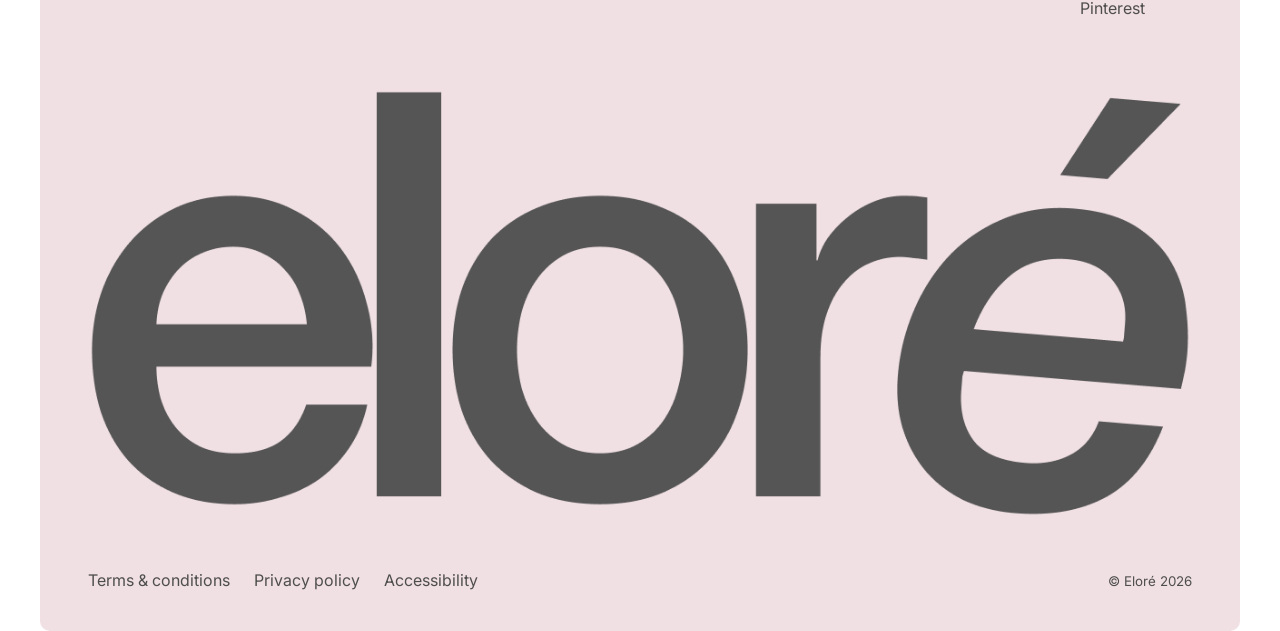
==== commit 2d5ac4fa: "Update product.html" ====
--- a/product.html
+++ b/product.html
@@ -23,11 +23,18 @@
         <a href="skin-quiz.html">SKIN QUIZ</a>
       </div>
 
-      <div class="nav-center">
-        <a href="index.html" class="nav-logo" aria-label="Eloré homepage">
-         <img src="https://emeliesahlstrom.github.io/images/elore-logo-nav.png" alt="Eloré">
+     <div class="nav-center">
+  <a href="index.html" class="nav-logo" aria-label="Eloré homepage">
+    <img src="https://emeliesahlstrom.github.io/images/elore-logo-nav.png" alt="Eloré">
   </a>
-      </div>
+
+  <!-- Hamburger button (mobile only) -->
+  <button class="hamburger" aria-label="Toggle navigation">
+    <span></span>
+    <span></span>
+    <span></span>
+  </button>
+</div>
 
       <div class="nav-right">
         <a href="search.html">SEARCH</a>
@@ -284,5 +291,18 @@
 
   </footer>
 
+  <script>
+  document.addEventListener('DOMContentLoaded', function () {
+    var nav = document.querySelector('header nav');
+    var hamburger = document.querySelector('.hamburger');
+
+    if (nav && hamburger) {
+      hamburger.addEventListener('click', function () {
+        nav.classList.toggle('nav-open');
+      });
+    }
+  });
+</script>
+  
 </body>
 </html>
--- a/styles.css
+++ b/styles.css
@@ -797,3 +797,188 @@
 .related-controls {
   display: none;
 }
+
+
+/* ================================
+   RESPONSIVE LAYER (MOBILE + TABLET)
+================================ */
+@media (max-width: 375px) {
+
+  /* GLOBAL */
+  body {
+    padding-left: 16px;
+    padding-right: 16px;
+  }
+
+  h1, h2, h3, p, a, button {
+    font-size: calc(var(--body-size) * 0.85);
+  }
+
+  /* NAVIGATION → Hamburger */
+  nav {
+    position: relative;
+  }
+
+  .nav-left,
+  .nav-right {
+    display: none;
+  }
+
+  /* Hamburger icon */
+  .hamburger {
+    width: 24px;
+    height: 18px;
+    display: flex;
+    flex-direction: column;
+    justify-content: space-between;
+    cursor: pointer;
+  }
+
+  .hamburger span {
+    height: 3px;
+    background: #4C4546;
+    border-radius: 2px;
+    display: block;
+  }
+
+  /* Show hamburger */
+  .nav-center {
+    display: flex;
+    justify-content: space-between;
+    width: 100%;
+  }
+
+  /* When nav-open is toggled */
+  nav.nav-open .nav-left,
+  nav.nav-open .nav-right {
+    display: flex;
+    flex-direction: column;
+    gap: 16px;
+    margin-top: 16px;
+  }
+
+  /* HERO */
+  #home .hero-content {
+    height: auto;
+    padding-left: 0;
+    text-align: left;
+  }
+
+  /* PRODUCT CARDS → 1 column */
+  .product-row,
+  .product-list,
+  .product-grid {
+    display: grid;
+    grid-template-columns: 1fr;
+    gap: var(--space-md);
+  }
+
+  /* Featured products → 2 columns */
+  #featured-products .product-row {
+    grid-template-columns: repeat(2, 1fr);
+  }
+
+  /* SHOP PAGE GRID → 1 column */
+  .product-grid {
+    grid-template-columns: 1fr;
+  }
+
+  /* PRODUCT DETAIL PAGE */
+  .product-detail {
+    display: flex;
+    flex-direction: column;
+    gap: var(--space-xl);
+  }
+
+  .product-gallery {
+    width: 100%;
+  }
+
+  .gallery-thumbnails {
+    display: flex;
+    gap: var(--space-sm);
+  }
+
+  .product-info {
+    width: 100%;
+  }
+
+  /* INSTAGRAM → 2 images */
+  .instagram-row {
+    display: grid;
+    grid-template-columns: repeat(2, 1fr);
+    gap: var(--space-md);
+  }
+
+  /* FOOTER */
+  footer {
+    padding: 16px;
+  }
+
+  .footer-top {
+    flex-direction: column;
+    gap: var(--space-xl);
+  }
+
+  .footer-right {
+    flex-direction: column;
+  }
+}
+
+@media (max-width: 768px) {
+
+  /* GLOBAL */
+  body {
+    padding-left: 24px;
+    padding-right: 24px;
+  }
+
+  /* Navigation stays full */
+  .hamburger {
+    display: none;
+  }
+
+  .nav-left,
+  .nav-right {
+    display: flex;
+  }
+
+  /* PRODUCT CARDS → 2 columns */
+  .product-row,
+  .product-list,
+  .product-grid {
+    display: grid;
+    grid-template-columns: repeat(2, 1fr);
+    gap: var(--space-lg);
+  }
+
+  /* PRODUCT DETAIL PAGE → stacked but wider */
+  .product-detail {
+    display: grid;
+    grid-template-columns: 1fr 1fr;
+    gap: var(--space-xl);
+  }
+
+  .product-gallery,
+  .product-info {
+    width: 100%;
+  }
+
+  /* INSTAGRAM → 3 images */
+  .instagram-row {
+    display: grid;
+    grid-template-columns: repeat(3, 1fr);
+    gap: var(--space-md);
+  }
+
+  /* FOOTER */
+  .footer-top {
+    flex-direction: column;
+    gap: var(--space-xl);
+  }
+
+  .footer-right {
+    flex-direction: row;
+    justify-content: space-between;
+  }
+}
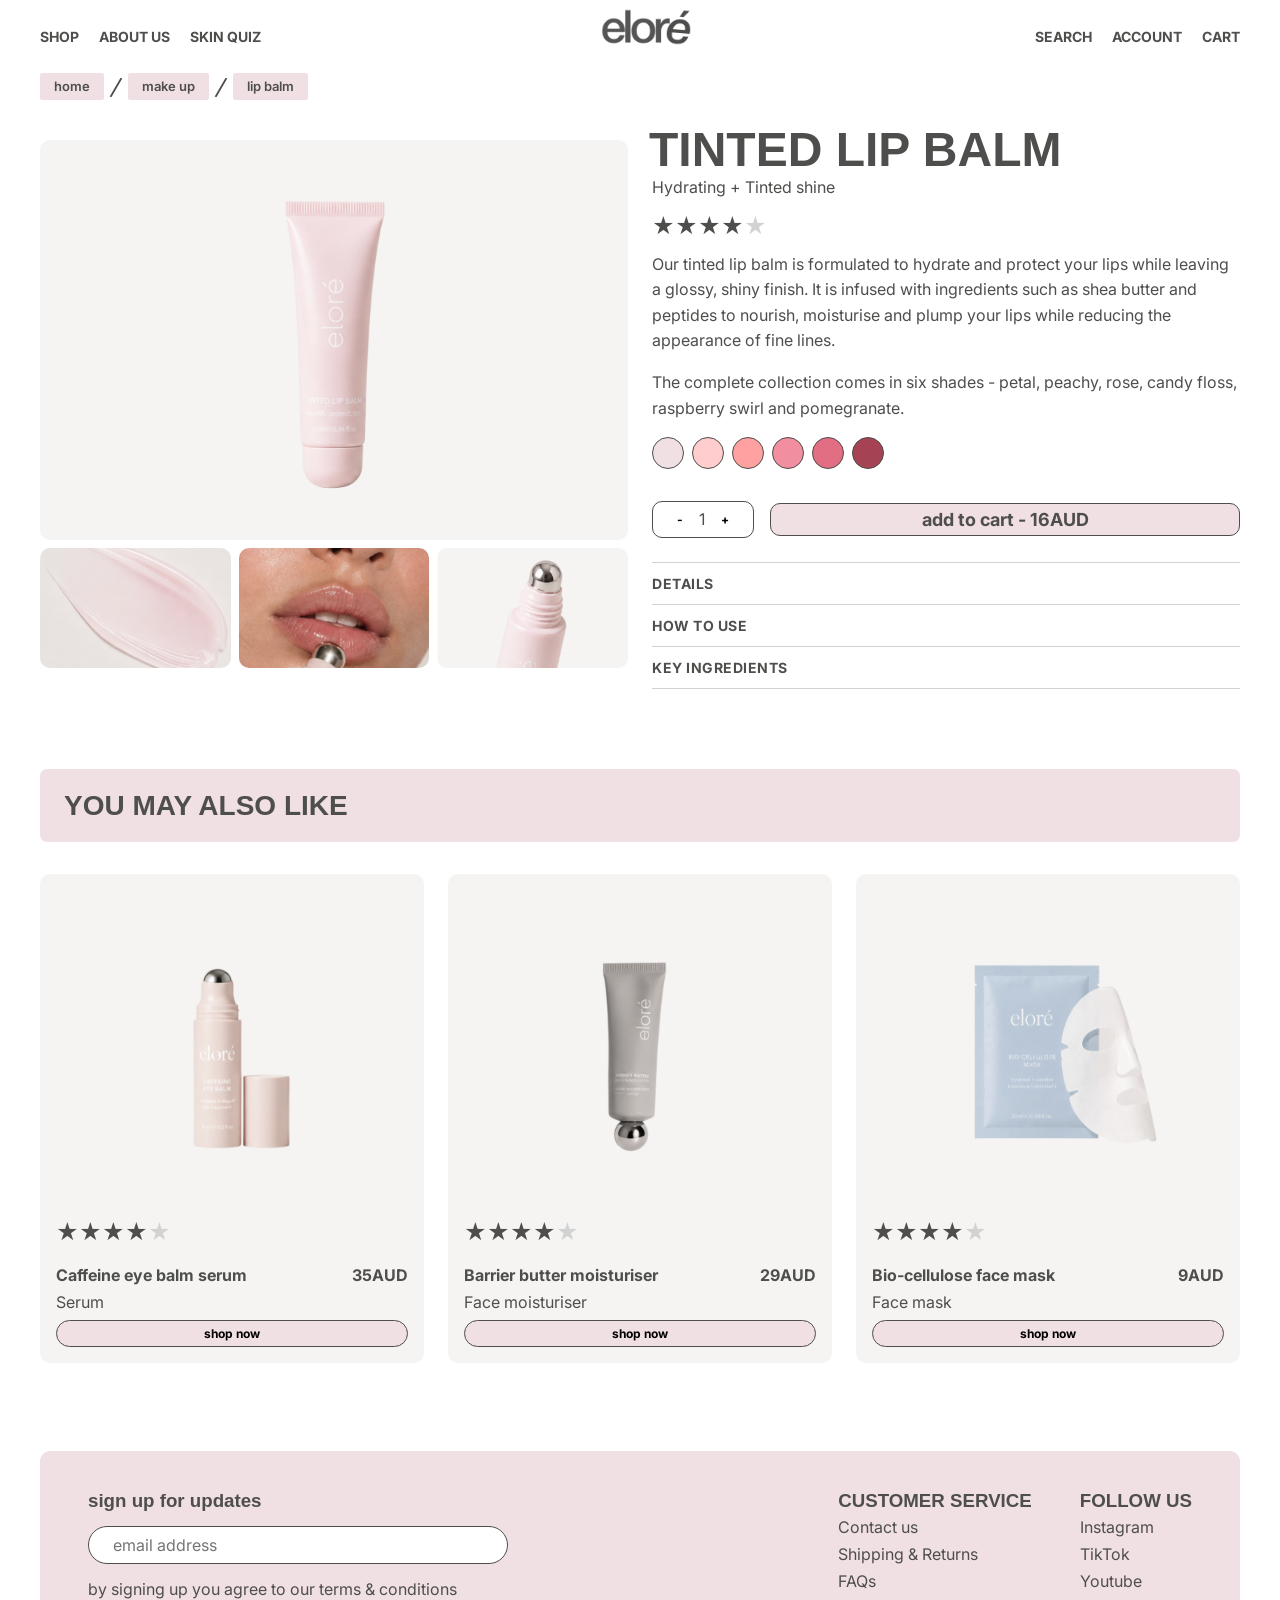
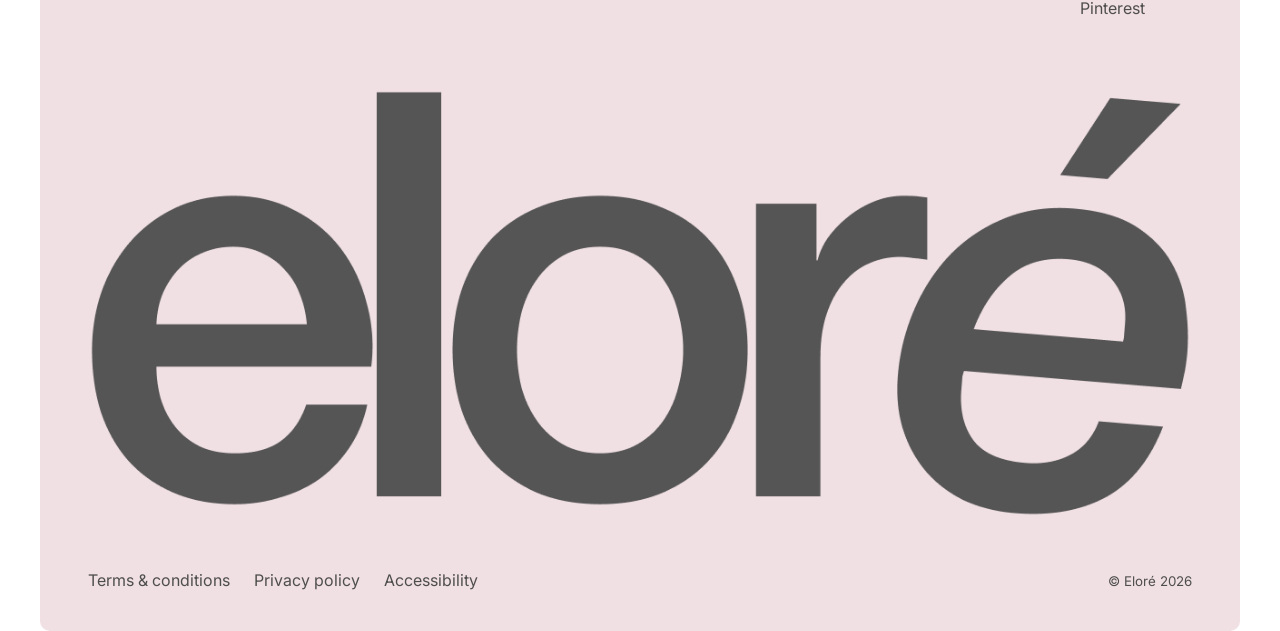
==== commit 78abe47b: "Update product.html" ====
--- a/product.html
+++ b/product.html
@@ -2,6 +2,7 @@
 <html lang="en">
 <head>
   <meta charset="UTF-8">
+  <meta name="viewport" content="width=device-width, initial-scale=1.0">
   <title>Eloré – Tinted Lip Balm</title>
   <link rel="preconnect" href="https://fonts.googleapis.com">
   <link rel="preconnect" href="https://fonts.gstatic.com" crossorigin>
--- a/styles.css
+++ b/styles.css
@@ -170,6 +170,9 @@
   margin-right: 0;
 }
 
+.hamburger {
+  display: none;
+} 
 
 /* ================================
    HERO SECTION
@@ -925,7 +928,7 @@
   }
 }
 
-@media (max-width: 768px) {
+@media (min-width: 376px) and (max-width: 768px) {
 
   /* GLOBAL */
   body {
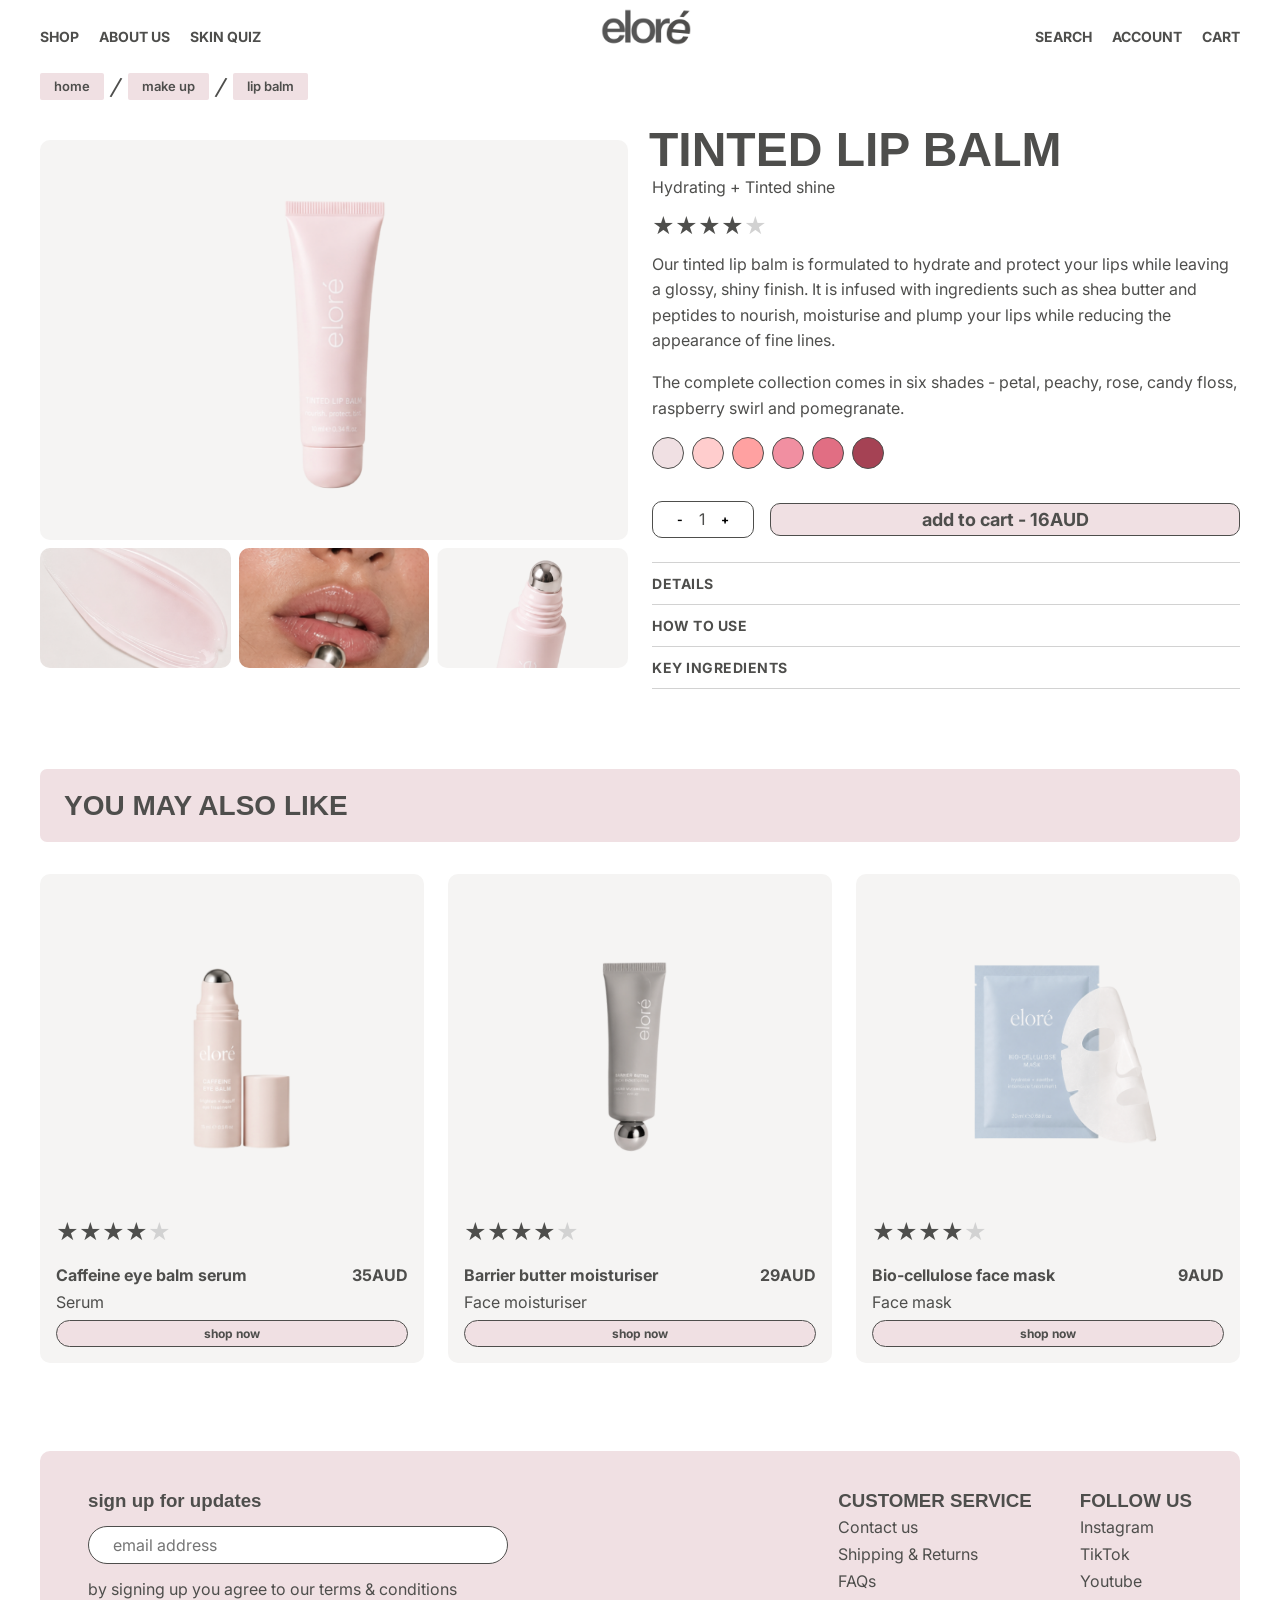
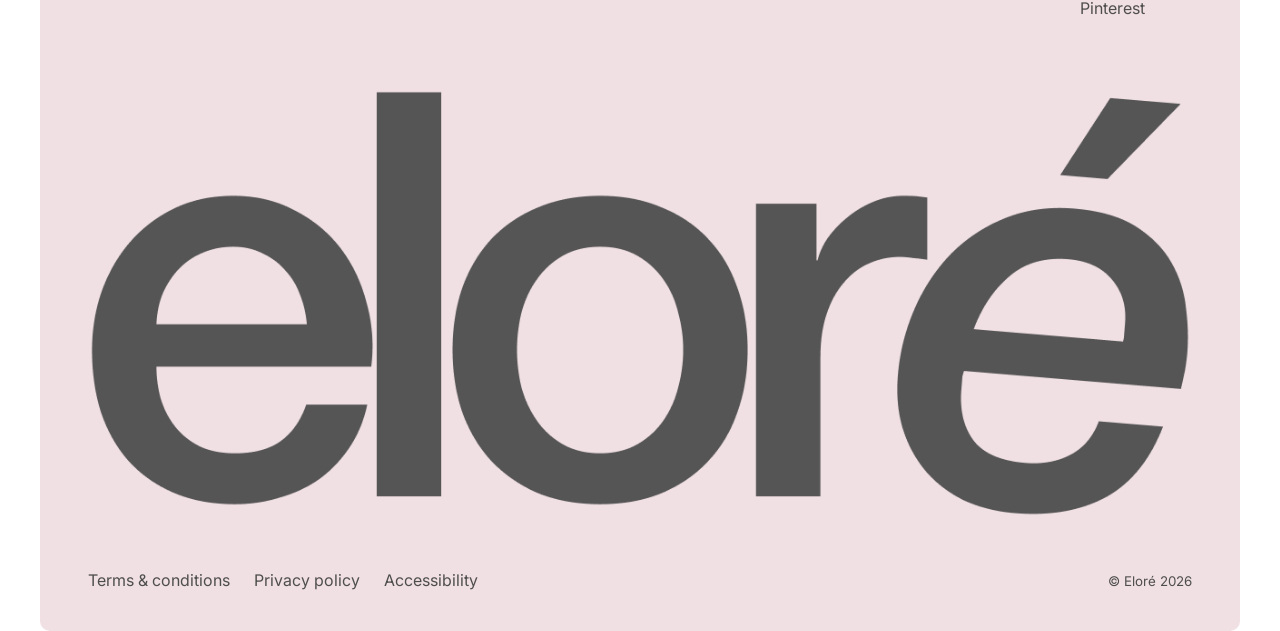
==== commit de7e7d45: "Update product.html" ====
--- a/product.html
+++ b/product.html
@@ -172,7 +172,8 @@
         <h2>YOU MAY ALSO LIKE</h2>
       </header>
 
-      <div class="related-row">
+      <div class="carousel-wrapper no-fade">
+  <div class="related-row">
 
         <!-- Product A -->
         <article class="product-card">
@@ -221,8 +222,8 @@
           <p>Face mask</p>
           <button type="button">shop now</button>
         </article>
-
-      </div>
+  </div>
+</div>
 
       <!-- Carousel arrows -->
       <div class="related-controls">
--- a/styles.css
+++ b/styles.css
@@ -282,6 +282,7 @@
 
 .product-card button {
   border: 1px solid #4E4E4C;
+  color: #4E4E4C;
 }
 
 .star-empty {
@@ -813,6 +814,10 @@
     padding-right: 16px;
   }
 
+  .product-info h1 {
+    font-size: 32px;
+  }
+  
   h1, h2, h3, p, a, button {
     font-size: calc(var(--body-size) * 0.85);
   }
@@ -827,15 +832,18 @@
     display: none;
   }
 
-  /* Hamburger icon */
-  .hamburger {
-    width: 24px;
-    height: 18px;
-    display: flex;
-    flex-direction: column;
-    justify-content: space-between;
-    cursor: pointer;
-  }
+.hamburger {
+  width: 24px;
+  height: 18px;
+  display: flex;
+  flex-direction: column;
+  justify-content: space-between;
+  cursor: pointer;
+  background: none;
+  border: none;
+  padding: 0;
+  border-radius: 0;
+}
 
   .hamburger span {
     height: 3px;
@@ -844,14 +852,13 @@
     display: block;
   }
 
-  /* Show hamburger */
   .nav-center {
     display: flex;
     justify-content: space-between;
+    align-items: center;
     width: 100%;
   }
-
-  /* When nav-open is toggled */
+  
   nav.nav-open .nav-left,
   nav.nav-open .nav-right {
     display: flex;
@@ -860,13 +867,59 @@
     margin-top: 16px;
   }
 
+  .nav-logo {
+  order: 2;
+}
+
+.hamburger {
+  order: 1;
+}
+  
   /* HERO */
-  #home .hero-content {
-    height: auto;
-    padding-left: 0;
-    text-align: left;
-  }
-
+#home .hero-content {
+    height: 400px;
+    padding: var(--space-md);
+    justify-content: flex-end;
+    background-position: center 20%;
+    position: relative;
+  }
+
+  #home .hero-content::before {
+    content: "";
+    position: absolute;
+    inset: 0;
+    background: linear-gradient(to top, rgba(255,255,255,0.85) 0%, rgba(255,255,255,0.4) 60%, transparent 100%);
+    border-radius: 20px;
+  }
+
+  #home .hero-content > * {
+    position: relative;
+    z-index: 1;
+  }
+
+  #home .hero-content #hero-title {
+    font-size: 24px;
+  }
+
+  #home .hero-content p {
+    font-size: 13px;
+    max-width: 100%;
+  }
+
+  #home .hero-content .hero-kicker {
+    font-size: 12px;
+  }
+
+.section-header {
+    padding: 4px 16px;
+    min-height: 0;
+  }
+
+  .section-header h2 {
+    line-height: 1.2;
+    margin: 4px 0;
+  }
+  
   /* PRODUCT CARDS → 1 column */
   .product-row,
   .product-list,
@@ -876,16 +929,74 @@
     gap: var(--space-md);
   }
 
-  /* Featured products → 2 columns */
+ /* Featured products → swipeable carousel, 2 cards visible */
   #featured-products .product-row {
+    display: flex;
+    overflow-x: auto;
+    scroll-snap-type: x mandatory;
+    gap: var(--space-md);
+    padding-bottom: var(--space-sm);
+    -webkit-overflow-scrolling: touch;
+  }
+
+  #featured-products .product-card {
+    flex: 0 0 calc(50% - var(--space-md) / 2);
+    scroll-snap-align: start;
+  }
+  #featured-products .product-card img {
+    height: 160px;
+  }
+
+ #featured-products .product-title-price {
+    display: flex;
+    flex-direction: column;
+    gap: 2px;
+    font-size: 13px;
+  }
+
+  #featured-products .product-title-price strong {
+    font-size: 13px;
+    line-height: 1.3;
+  }
+
+  #featured-products .product-title-price span {
+    font-size: 13px;
+  }
+
+  #featured-products .product-card p {
+    font-size: 12px;
+  }
+
+  #featured-products .product-rating {
+    font-size: 14px;
+    margin-bottom: var(--space-xs);
+  }
+
+  #featured-products .product-card {
+    gap: var(--space-xs);
+  }
+
+  .carousel-wrapper {
+    position: relative;
+  }
+
+  .carousel-wrapper::after {
+    content: "";
+    position: absolute;
+    top: 0;
+    right: 0;
+    bottom: 0;
+    width: 40px;
+    background: linear-gradient(to right, transparent, #FFFFFF);
+    pointer-events: none;
+  }
+  
+ /* SHOP PAGE GRID → 2 columns */
+  .product-grid {
     grid-template-columns: repeat(2, 1fr);
-  }
-
-  /* SHOP PAGE GRID → 1 column */
-  .product-grid {
-    grid-template-columns: 1fr;
-  }
-
+    gap: var(--space-md);
+  }
+  
   /* PRODUCT DETAIL PAGE */
   .product-detail {
     display: flex;
@@ -906,13 +1017,6 @@
     width: 100%;
   }
 
-  /* INSTAGRAM → 2 images */
-  .instagram-row {
-    display: grid;
-    grid-template-columns: repeat(2, 1fr);
-    gap: var(--space-md);
-  }
-
   /* FOOTER */
   footer {
     padding: 16px;
@@ -926,8 +1030,220 @@
   .footer-right {
     flex-direction: column;
   }
-}
-
+
+header {
+  height: auto;
+  min-height: var(--nav-height);
+}
+
+nav.nav-open {
+  flex-direction: column;
+  align-items: flex-start;
+}
+
+nav.nav-open .nav-center {
+  order: 1;
+  width: 100%;
+}
+
+nav.nav-open .nav-left {
+  order: 2;
+  width: 100%;
+}
+
+nav.nav-open .nav-right {
+  order: 3;
+  width: 100%;
+}
+
+  #brand-statement .brand-layout {
+    display: flex;
+    flex-direction: column;
+  }
+
+  .brand-ingredients-grid img {
+    width: 100%;
+    height: 140px;
+  }
+
+  .brand-card img#brand-heading {
+    width: 80px;
+  }
+
+  .brand-description p {
+    font-size: 14px;
+    line-height: 2.0;
+  }
+
+  .brand-card {
+    gap: var(--space-sm);
+    padding: var(--space-md);
+  }
+
+.brand-actions {
+    margin-top: var(--space-3xl);
+    gap: var(--space-md);
+  }
+
+  .brand-actions button {
+    font-size: 14px;
+    padding: var(--space-xs) var(--space-md);
+  }
+
+  #brand-statement {
+    padding-top: var(--space-md);
+  } 
+
+  #shop-by-category {
+    padding-top: var(--space-md);
+  }
+
+.category-row {
+    display: flex;
+    flex-direction: column;
+  }
+
+  .category-card figure img {
+    width: 100%;
+    height: 300px;
+    object-fit: cover;
+  }
+
+#instagram .section-header {
+    padding: var(--space-xs) var(--space-sm);
+    justify-content: flex-start;
+  }
+
+  #instagram .section-header h2 {
+    font-size: 18px;
+  }
+
+ .instagram-follow {
+    display: flex;
+    justify-content: flex-end;
+    margin-top: var(--space-lg);
+  }
+
+  .instagram-follow button {
+    font-size: 13px;
+    padding: var(--space-xs) var(--space-md);
+    border: 1px solid #4E4E4C;
+    color: #4E4E4C;
+  }
+
+  .instagram-controls {
+    display: none;
+  }
+
+  #instagram .instagram-row {
+    display: flex;
+    overflow-x: auto;
+    scroll-snap-type: x mandatory;
+    gap: var(--space-sm);
+    -webkit-overflow-scrolling: touch;
+  }
+
+  #instagram .instagram-card {
+    flex: 0 0 calc(50% - var(--space-sm) / 1.5);
+    scroll-snap-align: start;
+  }
+
+  #instagram .instagram-card img {
+    aspect-ratio: 1 / 1;
+    height: auto;
+    width: 100%;
+  }
+
+.carousel-wrapper.no-fade::after {
+    display: none;
+  }
+
+  #instagram {
+    padding: var(--space-md);
+  }
+
+  #instagram .instagram-row {
+    gap: var(--space-xs);
+  }
+
+#newsletter-email {
+    width: 100%;
+  }
+
+  .footer-left form {
+    width: 100%;
+  }
+
+  .footer-bottom {
+    flex-wrap: wrap;
+    gap: var(--space-xs) var(--space-md);
+  }
+
+  .footer-bottom-left {
+    gap: var(--space-sm);
+    flex-wrap: wrap;
+  }
+
+  .footer-bottom a,
+  .footer-bottom small {
+    font-size: 11px;
+  }
+
+.shop-banner img {
+    height: 160px;
+  }
+
+  .filter-row {
+    flex-wrap: nowrap;
+    gap: var(--space-xs);
+  }
+
+  .filter-row button {
+    font-size: 12px;
+    padding: 4px 12px;
+  }
+
+.product-grid .product-card img {
+    height: 140px;
+  }
+
+  .product-grid .product-rating {
+    font-size: 14px;
+    margin-bottom: var(--space-xs);
+  }
+
+  .product-grid .product-title-price {
+    display: flex;
+    flex-direction: column;
+    gap: 2px;
+    font-size: 13px;
+  }
+
+  .product-grid .product-title-price strong {
+    font-size: 13px;
+    line-height: 1.3;
+  }
+
+  .product-grid .product-title-price span {
+    font-size: 13px;
+  }
+
+  .product-grid .product-card p {
+    font-size: 12px;
+  }
+
+  .product-grid .product-card {
+    gap: var(--space-xs);
+  }
+
+.product-grid {
+    padding-top: var(--space-md);
+  }
+
+  .shop-filters {
+    padding-bottom: var(--space-sm);
+  }
+  
 @media (min-width: 376px) and (max-width: 768px) {
 
   /* GLOBAL */
